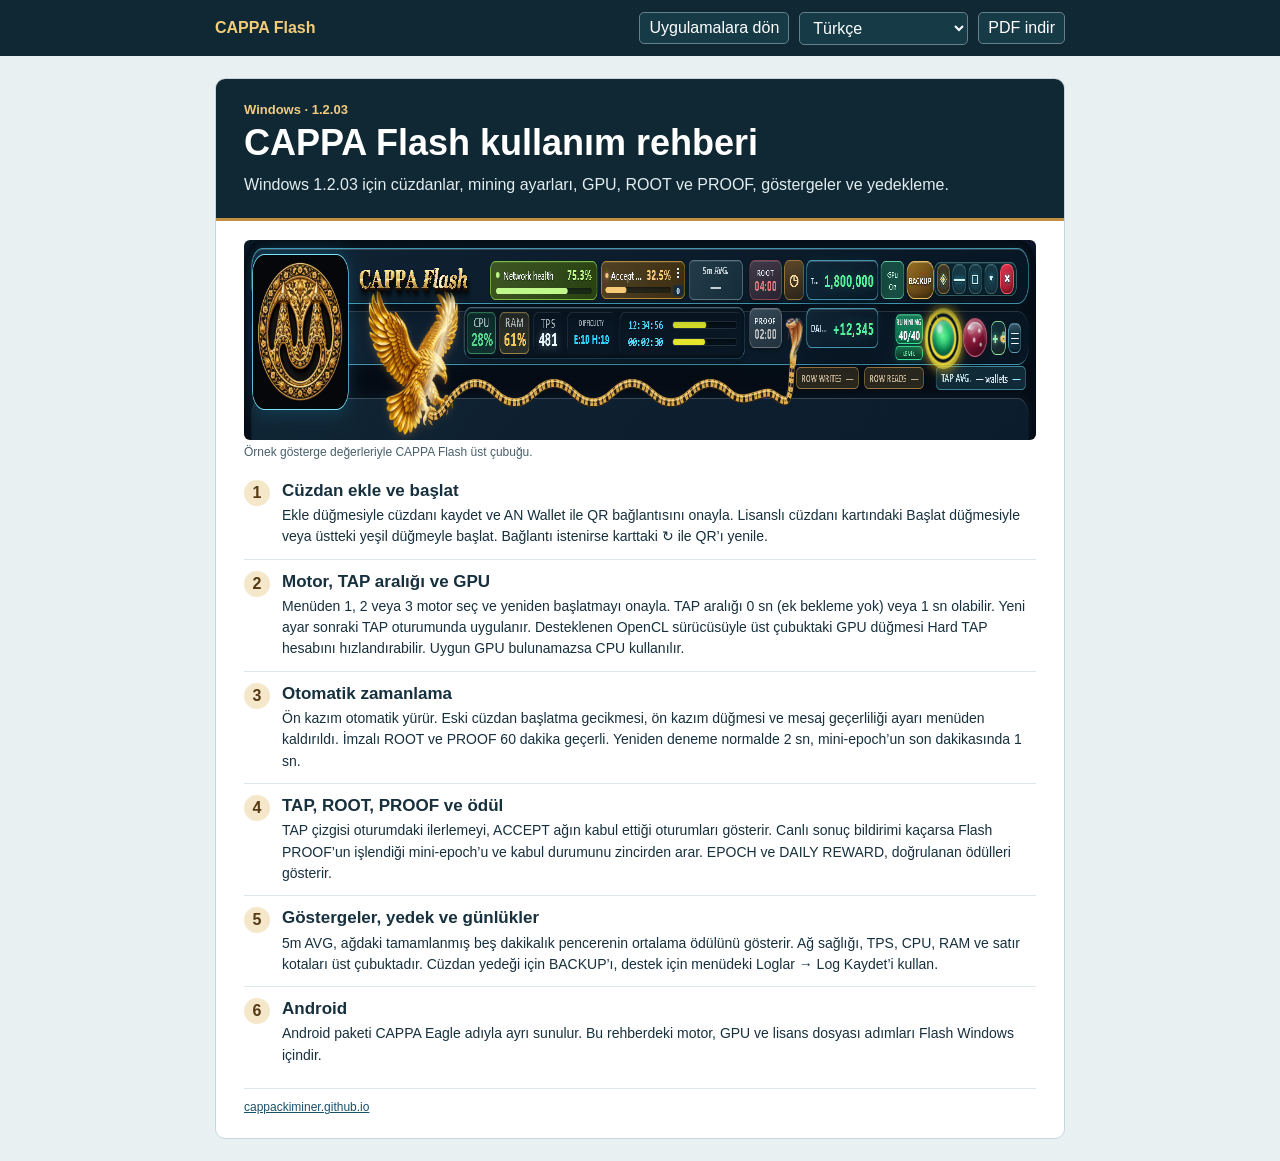
==== help/flash/index.html @ c4bd20e9 "Update CAPPA Flash 1.2.03 website guides" ====
<!doctype html>
<html lang="tr"><head><meta charset="utf-8"><meta name="viewport" content="width=device-width,initial-scale=1"><title>CAPPA Flash kullanım rehberi</title><style>
*{box-sizing:border-box}
:root{font-family:"Segoe UI","Microsoft YaHei",Tahoma,sans-serif;color:#17303d;background:#e9f0f2;color-scheme:light}
body{margin:0}
[hidden]{display:none!important}
nav{color:#fff;background:#102833}
nav>div{width:min(100% - 32px,850px);margin:auto;min-height:56px;display:flex;align-items:center;gap:10px;flex-wrap:wrap;padding:8px 0}
nav b{color:#f3cc78;margin-inline-end:auto}
nav a,nav select{font:inherit;padding:6px 9px;color:#fff;background:#173a47;border:1px solid #64818b;border-radius:5px}
nav a{text-decoration:none}
article{width:min(100% - 28px,850px);margin:22px auto;background:white;border:1px solid #c7d6dd;border-radius:10px;overflow:hidden}
header{padding:23px 28px 20px;background:#102833;color:#fff;border-bottom:3px solid #c39143}
.version{color:#f0cb80;font-size:13px;font-weight:700}
h1{font-size:clamp(24px,5vw,36px);line-height:1.19;margin:5px 0 8px}
header p{color:#e1edf0;margin:0;line-height:1.55}
main>article>div{padding:19px 28px 24px}
ol{padding:0;list-style:none;margin:0}
li{display:grid;grid-template-columns:27px minmax(0,1fr);gap:11px;padding:11px 0;border-bottom:1px solid #dce7eb;break-inside:avoid}
li:last-child{border:none}
.index{display:grid;place-items:center;border-radius:50%;width:26px;height:26px;background:#f4e7ca;color:#573a13;font-weight:700}
h2{margin:0 0 3px;font-size:17px;line-height:1.3}
li p{margin:0;font-size:14px;line-height:1.53;overflow-wrap:anywhere}
figure{margin:0 0 10px;break-inside:avoid}
figure img{display:block;width:100%;border-radius:6px}
figcaption{font-size:12px;color:#48606b;margin-top:5px}
footer{margin:11px 0 0;padding-top:11px;border-top:1px solid #dce7eb;font-size:12px}
footer a{color:#19516b}
@media(max-width:480px){header,main>article>div{padding-inline:16px}nav b{width:100%}}
@page{size:A4;margin:13mm}
@media print{
  :root{background:white;print-color-adjust:exact;-webkit-print-color-adjust:exact}
  nav{display:none}
  article{width:100%;margin:0;border:none;border-radius:0}
  header{padding:15px 19px}
  h1{font-size:27px}
  header p,li p{font-size:12px}
  main>article>div{padding:12px 17px 0}
  li{padding:8px 0}
  h2{font-size:15px}
  footer{margin-top:6px}
}
</style></head><body>
<nav><div><b dir="ltr">CAPPA Flash</b><a id="home" href="../../">Uygulamalara dön</a><select id="language" aria-label="Language"><option value="tr">Türkçe</option><option value="en">English</option><option value="ru">Русский</option><option value="ar">العربية</option><option value="zh">简体中文</option><option value="id">Bahasa Indonesia</option></select><a id="pdf" href="CAPPA-Flash-User-Guide-TR.pdf" download>PDF indir</a></div></nav><main>
<article lang="tr" dir="ltr" id="guide-tr"><header><div class="version" dir="ltr">Windows · 1.2.03</div><h1>CAPPA Flash kullanım rehberi</h1><p>Windows 1.2.03 için cüzdanlar, mining ayarları, GPU, ROOT ve PROOF, göstergeler ve yedekleme.</p></header><div><figure><img width="1280" height="200" src="../../assets/flash-preview-v1200.png" alt="Örnek gösterge değerleriyle CAPPA Flash üst çubuğu."><figcaption>Örnek gösterge değerleriyle CAPPA Flash üst çubuğu.</figcaption></figure><ol><li id="tr-step-1"><bdi class="index">1</bdi><div><h2>Cüzdan ekle ve başlat</h2><p>Ekle düğmesiyle cüzdanı kaydet ve AN Wallet ile QR bağlantısını onayla. Lisanslı cüzdanı kartındaki Başlat düğmesiyle veya üstteki yeşil düğmeyle başlat. Bağlantı istenirse karttaki ↻ ile QR’ı yenile.</p></div></li>
<li id="tr-step-2"><bdi class="index">2</bdi><div><h2>Motor, TAP aralığı ve GPU</h2><p>Menüden 1, 2 veya 3 motor seç ve yeniden başlatmayı onayla. TAP aralığı 0 sn (ek bekleme yok) veya 1 sn olabilir. Yeni ayar sonraki TAP oturumunda uygulanır. Desteklenen OpenCL sürücüsüyle üst çubuktaki GPU düğmesi Hard TAP hesabını hızlandırabilir. Uygun GPU bulunamazsa CPU kullanılır.</p></div></li>
<li id="tr-step-3"><bdi class="index">3</bdi><div><h2>Otomatik zamanlama</h2><p>Ön kazım otomatik yürür. Eski cüzdan başlatma gecikmesi, ön kazım düğmesi ve mesaj geçerliliği ayarı menüden kaldırıldı. İmzalı ROOT ve PROOF 60 dakika geçerli. Yeniden deneme normalde 2 sn, mini-epoch’un son dakikasında 1 sn.</p></div></li>
<li id="tr-step-4"><bdi class="index">4</bdi><div><h2>TAP, ROOT, PROOF ve ödül</h2><p>TAP çizgisi oturumdaki ilerlemeyi, ACCEPT ağın kabul ettiği oturumları gösterir. Canlı sonuç bildirimi kaçarsa Flash PROOF’un işlendiği mini-epoch’u ve kabul durumunu zincirden arar. EPOCH ve DAILY REWARD, doğrulanan ödülleri gösterir.</p></div></li>
<li id="tr-step-5"><bdi class="index">5</bdi><div><h2>Göstergeler, yedek ve günlükler</h2><p>5m AVG, ağdaki tamamlanmış beş dakikalık pencerenin ortalama ödülünü gösterir. Ağ sağlığı, TPS, CPU, RAM ve satır kotaları üst çubuktadır. Cüzdan yedeği için BACKUP’ı, destek için menüdeki Loglar → Log Kaydet’i kullan.</p></div></li>
<li id="tr-step-6"><bdi class="index">6</bdi><div><h2>Android</h2><p>Android paketi CAPPA Eagle adıyla ayrı sunulur. Bu rehberdeki motor, GPU ve lisans dosyası adımları Flash Windows içindir.</p></div></li></ol><footer><a href="https://cappackiminer.github.io/" dir="ltr">cappackiminer.github.io</a></footer></div></article>
<article lang="en" dir="ltr" id="guide-en" hidden><header><div class="version" dir="ltr">Windows · 1.2.03</div><h1>CAPPA Flash user guide</h1><p>Wallet setup, mining settings, GPU, ROOT and PROOF, dashboard indicators, and backup for Windows 1.2.03.</p></header><div><figure><img width="1280" height="200" src="../../assets/flash-preview-v1200.png" alt="CAPPA Flash toolbar with sample indicator values."><figcaption>CAPPA Flash toolbar with sample indicator values.</figcaption></figure><ol><li id="en-step-1"><bdi class="index">1</bdi><div><h2>Add a wallet and start mining</h2><p>Use Add to save a wallet, then approve the QR connection in AN Wallet. Start a licensed wallet from its card or use the green button to start eligible wallets. If a card asks you to reconnect, use its ↻ button to get a new QR.</p></div></li>
<li id="en-step-2"><bdi class="index">2</bdi><div><h2>Engine count, TAP interval, and GPU</h2><p>Select 1, 2, or 3 engines in the menu and confirm the restart. Choose a TAP interval of 0 s (no added wait) or 1 s. This applies to the next TAP session. With a supported OpenCL driver, the GPU button can accelerate Hard TAP computation. Flash uses the CPU when no suitable GPU is available.</p></div></li>
<li id="en-step-3"><bdi class="index">3</bdi><div><h2>Automatic timing</h2><p>Premine runs automatically. The old wallet start delay, Premine toggle, and signed-message lifetime control have been removed. Signed ROOT and PROOF messages are valid for 60 minutes. They retry every 2 s in general and every 1 s in the last minute of the mini-epoch.</p></div></li>
<li id="en-step-4"><bdi class="index">4</bdi><div><h2>TAP, ROOT, PROOF, and rewards</h2><p>The TAP bar shows session progress. ACCEPT shows sessions accepted by the network. If the live result is missed, Flash looks up the PROOF result and the mini-epoch in which it was processed on-chain. EPOCH and DAILY REWARD show verified rewards.</p></div></li>
<li id="en-step-5"><bdi class="index">5</bdi><div><h2>Dashboard, backup, and logs</h2><p>5m AVG shows the network’s average reward for a completed five-minute window. The toolbar shows network health, TPS, CPU, RAM, and row quotas. Use BACKUP to save wallets and Logs → Save log to share diagnostics with support.</p></div></li>
<li id="en-step-6"><bdi class="index">6</bdi><div><h2>Android</h2><p>The separate Android app is named CAPPA Eagle. The engine, GPU, and license-file steps in this guide apply to Flash for Windows.</p></div></li></ol><footer><a href="https://cappackiminer.github.io/" dir="ltr">cappackiminer.github.io</a></footer></div></article>
<article lang="ru" dir="ltr" id="guide-ru" hidden><header><div class="version" dir="ltr">Windows · 1.2.03</div><h1>Руководство пользователя CAPPA Flash</h1><p>Кошельки, настройки майнинга, GPU, ROOT и PROOF, индикаторы и резервное копирование в Windows 1.2.03.</p></header><div><figure><img width="1280" height="200" src="../../assets/flash-preview-v1200.png" alt="Панель CAPPA Flash с демонстрационными показателями."><figcaption>Панель CAPPA Flash с демонстрационными показателями.</figcaption></figure><ol><li id="ru-step-1"><bdi class="index">1</bdi><div><h2>Добавьте кошелёк и запустите майнинг</h2><p>Сохраните кошелёк кнопкой добавления и подтвердите QR-подключение в AN Wallet. Запустите лицензированный кошелёк из его карточки или используйте зелёную кнопку для доступных кошельков. Кнопка ↻ создаёт новый QR для подключения.</p></div></li>
<li id="ru-step-2"><bdi class="index">2</bdi><div><h2>Движки, интервал TAP и GPU</h2><p>Выберите в меню 1, 2 или 3 движка и подтвердите перезапуск. Интервал TAP 0 с убирает дополнительную паузу, также доступна 1 с. Настройка действует со следующего сеанса. При наличии подходящего драйвера OpenCL кнопка GPU ускоряет расчёт Hard TAP. При отсутствии подходящего GPU используется CPU.</p></div></li>
<li id="ru-step-3"><bdi class="index">3</bdi><div><h2>Автоматическое расписание</h2><p>Предварительный расчёт выполняется автоматически. Задержка запуска кошельков, выключатель предварительного расчёта и настройка срока сообщения удалены. Подписанные ROOT и PROOF действуют 60 минут. Интервал повторов составляет 2 с и сокращается до 1 с в последнюю минуту мини-эпохи.</p></div></li>
<li id="ru-step-4"><bdi class="index">4</bdi><div><h2>TAP, ROOT, PROOF и награды</h2><p>Полоса TAP показывает ход сеанса, ACCEPT отражает принятые сетью сеансы. При пропуске уведомления Flash ищет в цепочке результат PROOF и мини-эпоху его обработки. EPOCH и DAILY REWARD показывают подтверждённые награды.</p></div></li>
<li id="ru-step-5"><bdi class="index">5</bdi><div><h2>Показатели, резервная копия и журналы</h2><p>5m AVG показывает среднюю награду сети за завершённый пятиминутный период. На панели есть состояние сети, TPS, загрузка CPU и RAM, лимиты строк. Сохраните кошельки через BACKUP. Для поддержки сохраните журнал из меню.</p></div></li>
<li id="ru-step-6"><bdi class="index">6</bdi><div><h2>Android</h2><p>Отдельное приложение Android называется CAPPA Eagle. Настройки движков, GPU и импорт файла описаны для Flash на Windows.</p></div></li></ol><footer><a href="https://cappackiminer.github.io/" dir="ltr">cappackiminer.github.io</a></footer></div></article>
<article lang="ar" dir="rtl" id="guide-ar" hidden><header><div class="version" dir="ltr">Windows · 1.2.03</div><h1>دليل استخدام CAPPA Flash</h1><p>إعداد المحافظ والتعدين وGPU وROOT وPROOF والمؤشرات والنسخ الاحتياطي على Windows 1.2.03.</p></header><div><figure><img width="1280" height="200" src="../../assets/flash-preview-v1200.png" alt="شريط CAPPA Flash مع قيم توضيحية للمؤشرات."><figcaption>شريط CAPPA Flash مع قيم توضيحية للمؤشرات.</figcaption></figure><ol><li id="ar-step-1"><bdi class="index">1</bdi><div><h2>أضف محفظة وابدأ التعدين</h2><p>احفظ المحفظة بزر الإضافة، ثم وافق على اتصال QR في AN Wallet. شغّل المحفظة المرخصة من بطاقتها، أو شغّل المحافظ المؤهلة بالزر الأخضر. استخدم ↻ لإنشاء رمز QR جديد عند طلب إعادة الاتصال.</p></div></li>
<li id="ar-step-2"><bdi class="index">2</bdi><div><h2>المحركات والفاصل بين TAP وGPU</h2><p>اختر 1 أو 2 أو 3 محركات من القائمة وأكّد إعادة التشغيل. اختر 0 ثانية دون انتظار إضافي أو ثانية واحدة بين عمليات TAP. يطبّق الإعداد في الجلسة التالية. يسرّع زر GPU حساب Hard TAP باستخدام برنامج تشغيل OpenCL مدعوم. عند عدم توفر GPU مناسب يتولى CPU الحساب.</p></div></li>
<li id="ar-step-3"><bdi class="index">3</bdi><div><h2>التوقيت التلقائي</h2><p>يعمل الحساب المسبق تلقائيًا. أزيل تأخير بدء المحافظ وزر الحساب المسبق وإعداد صلاحية الرسالة. صلاحية رسائل ROOT وPROOF الموقّعة 60 دقيقة. تتكرر المحاولة كل ثانيتين وعند الدقيقة الأخيرة من الحقبة المصغرة كل ثانية.</p></div></li>
<li id="ar-step-4"><bdi class="index">4</bdi><div><h2>TAP وROOT وPROOF والمكافآت</h2><p>يعرض شريط TAP تقدم الجلسة ويعرض ACCEPT الجلسات المقبولة في الشبكة. عند فقد إشعار النتيجة المباشر يبحث Flash في السلسلة عن نتيجة PROOF والحقبة المصغرة التي عولج فيها. يعرض EPOCH وDAILY REWARD المكافآت المؤكدة.</p></div></li>
<li id="ar-step-5"><bdi class="index">5</bdi><div><h2>المؤشرات والنسخ الاحتياطي والسجلات</h2><p>يعرض 5m AVG متوسط مكافأة الشبكة لفترة مكتملة من خمس دقائق. يتضمن الشريط صحة الشبكة وTPS وحمل CPU وRAM وحصص الصفوف. احفظ المحافظ عبر BACKUP واحفظ السجل من القائمة عند طلب الدعم.</p></div></li>
<li id="ar-step-6"><bdi class="index">6</bdi><div><h2>Android</h2><p>يتوفر تطبيق Android منفصل باسم CAPPA Eagle. خطوات المحركات وGPU وملف الترخيص هنا تخص Flash على Windows.</p></div></li></ol><footer><a href="https://cappackiminer.github.io/" dir="ltr">cappackiminer.github.io</a></footer></div></article>
<article lang="zh" dir="ltr" id="guide-zh" hidden><header><div class="version" dir="ltr">Windows · 1.2.03</div><h1>CAPPA Flash 用户指南</h1><p>Windows 1.2.03 的钱包、挖矿设置、GPU、ROOT、PROOF、状态指标与备份指南。</p></header><div><figure><img width="1280" height="200" src="../../assets/flash-preview-v1200.png" alt="CAPPA Flash 工具栏，图中数值为示例。"><figcaption>CAPPA Flash 工具栏，图中数值为示例。</figcaption></figure><ol><li id="zh-step-1"><bdi class="index">1</bdi><div><h2>添加钱包并开始挖矿</h2><p>使用添加按钮保存钱包，在 AN Wallet 中确认二维码连接。点击钱包卡片的开始按钮启动已授权钱包，或使用绿色按钮启动符合条件的钱包。需要重新连接时点击 ↻ 获取新二维码。</p></div></li>
<li id="zh-step-2"><bdi class="index">2</bdi><div><h2>引擎、TAP 间隔和 GPU</h2><p>在菜单中选择 1、2 或 3 个引擎，然后确认重启。TAP 间隔可设为 0 秒（无额外等待）或 1 秒，下次 TAP 会话生效。使用受支持的 OpenCL 驱动时，GPU 按钮可加快 Hard TAP 计算。没有适用 GPU 时使用 CPU。</p></div></li>
<li id="zh-step-3"><bdi class="index">3</bdi><div><h2>自动计时</h2><p>预挖自动运行。旧版钱包启动延迟、预挖开关和签名消息有效期设置已移除。签名后的 ROOT 和 PROOF 有效期为 60 分钟，通常每 2 秒重试一次，迷你纪元最后一分钟改为每秒一次。</p></div></li>
<li id="zh-step-4"><bdi class="index">4</bdi><div><h2>TAP、ROOT、PROOF 和奖励</h2><p>TAP 进度条显示会话进度，ACCEPT 显示网络已接受的会话。实时结果通知丢失时，Flash 会在链上查询 PROOF 是否被接受及其处理所在的迷你纪元。EPOCH 和 DAILY REWARD 显示已验证的奖励。</p></div></li>
<li id="zh-step-5"><bdi class="index">5</bdi><div><h2>仪表、备份和日志</h2><p>5m AVG 显示网络已结束的五分钟窗口的平均奖励。工具栏显示网络健康、TPS、CPU、RAM 和行配额。使用 BACKUP 保存钱包，需要支持时可从菜单保存诊断日志。</p></div></li>
<li id="zh-step-6"><bdi class="index">6</bdi><div><h2>Android</h2><p>独立的 Android 应用仍以 CAPPA Eagle 提供。本指南的引擎、GPU 和许可文件步骤适用于 Windows 版 Flash。</p></div></li></ol><footer><a href="https://cappackiminer.github.io/" dir="ltr">cappackiminer.github.io</a></footer></div></article>
<article lang="id" dir="ltr" id="guide-id" hidden><header><div class="version" dir="ltr">Windows · 1.2.03</div><h1>Panduan pengguna CAPPA Flash</h1><p>Dompet, pengaturan mining, GPU, ROOT dan PROOF, indikator, serta pencadangan untuk Windows 1.2.03.</p></header><div><figure><img width="1280" height="200" src="../../assets/flash-preview-v1200.png" alt="Bilah CAPPA Flash dengan contoh nilai indikator."><figcaption>Bilah CAPPA Flash dengan contoh nilai indikator.</figcaption></figure><ol><li id="id-step-1"><bdi class="index">1</bdi><div><h2>Tambahkan dompet dan mulai mining</h2><p>Simpan dompet dengan tombol tambah, lalu setujui koneksi QR di AN Wallet. Jalankan dompet berlisensi dari kartunya atau gunakan tombol hijau untuk dompet yang memenuhi syarat. Gunakan ↻ untuk QR baru jika diminta menyambungkan ulang.</p></div></li>
<li id="id-step-2"><bdi class="index">2</bdi><div><h2>Mesin, interval TAP, dan GPU</h2><p>Pilih 1, 2, atau 3 mesin dari menu dan konfirmasikan mulai ulang. Interval TAP 0 detik berarti tanpa jeda tambahan, dan tersedia pilihan 1 detik. Pengaturan berlaku pada sesi TAP berikutnya. Tombol GPU dapat mempercepat Hard TAP dengan driver OpenCL yang didukung. CPU dipakai jika GPU yang sesuai tidak tersedia.</p></div></li>
<li id="id-step-3"><bdi class="index">3</bdi><div><h2>Waktu otomatis</h2><p>Premine berjalan otomatis. Jeda awal dompet, sakelar Premine, dan pengaturan masa berlaku pesan telah dihapus. Pesan ROOT dan PROOF bertanda tangan berlaku 60 menit. Percobaan ulang biasanya setiap 2 detik dan setiap 1 detik pada menit terakhir mini-epoch.</p></div></li>
<li id="id-step-4"><bdi class="index">4</bdi><div><h2>TAP, ROOT, PROOF, dan hadiah</h2><p>Bilah TAP menunjukkan kemajuan sesi. ACCEPT menunjukkan sesi yang diterima jaringan. Jika pemberitahuan langsung terlewat, Flash mencari hasil PROOF dan mini-epoch pemrosesannya di rantai. EPOCH dan DAILY REWARD menunjukkan hadiah yang sudah diverifikasi.</p></div></li>
<li id="id-step-5"><bdi class="index">5</bdi><div><h2>Indikator, cadangan, dan log</h2><p>5m AVG menunjukkan rata-rata hadiah jaringan untuk jendela lima menit yang telah selesai. Bilah status menampilkan kesehatan jaringan, TPS, CPU, RAM, dan kuota baris. Simpan cadangan dompet lewat BACKUP dan simpan log dari menu untuk dukungan.</p></div></li>
<li id="id-step-6"><bdi class="index">6</bdi><div><h2>Android</h2><p>Aplikasi Android terpisah bernama CAPPA Eagle. Langkah mesin, GPU, dan berkas lisensi di panduan ini berlaku untuk Flash Windows.</p></div></li></ol><footer><a href="https://cappackiminer.github.io/" dir="ltr">cappackiminer.github.io</a></footer></div></article></main><script>
const options={"tr":{"file":"CAPPA-Flash-User-Guide-TR.pdf","back":"Uygulamalara dön","download":"PDF indir"},"en":{"file":"CAPPA-Flash-User-Guide-EN.pdf","back":"Back to apps","download":"Download PDF"},"ru":{"file":"CAPPA-Flash-User-Guide-RU.pdf","back":"К приложениям","download":"Скачать PDF"},"ar":{"file":"CAPPA-Flash-User-Guide-AR.pdf","back":"العودة إلى التطبيقات","download":"تنزيل PDF"},"zh":{"file":"CAPPA-Flash-User-Guide-ZH.pdf","back":"返回应用","download":"下载 PDF"},"id":{"file":"CAPPA-Flash-User-Guide-ID.pdf","back":"Kembali ke aplikasi","download":"Unduh PDF"}};

    const picker = document.getElementById("language");
    function selectLanguage(){
      const [requested, step] = location.hash.slice(1).split("/");
      const lang = Object.hasOwn(options, requested) ? requested : "tr";
      document.documentElement.lang = lang;
      document.documentElement.dir = lang === "ar" ? "rtl" : "ltr";
      document.querySelectorAll("article").forEach(guide => { guide.hidden = guide.lang !== lang; });
      picker.value = lang;
      const guide = document.getElementById("guide-" + lang);
      document.title = guide.querySelector("h1").textContent;
      const pdf = document.getElementById("pdf");
      pdf.href = options[lang].file;
      pdf.textContent = options[lang].download;
      document.getElementById("home").textContent = options[lang].back;
      if (/^[1-6]$/.test(step)) document.getElementById(lang + "-step-" + step).scrollIntoView();
    }
    picker.addEventListener("change", () => { location.hash = picker.value; window.scrollTo(0, 0); });
    window.addEventListener("hashchange", selectLanguage);
    selectLanguage();
    </script></body></html>
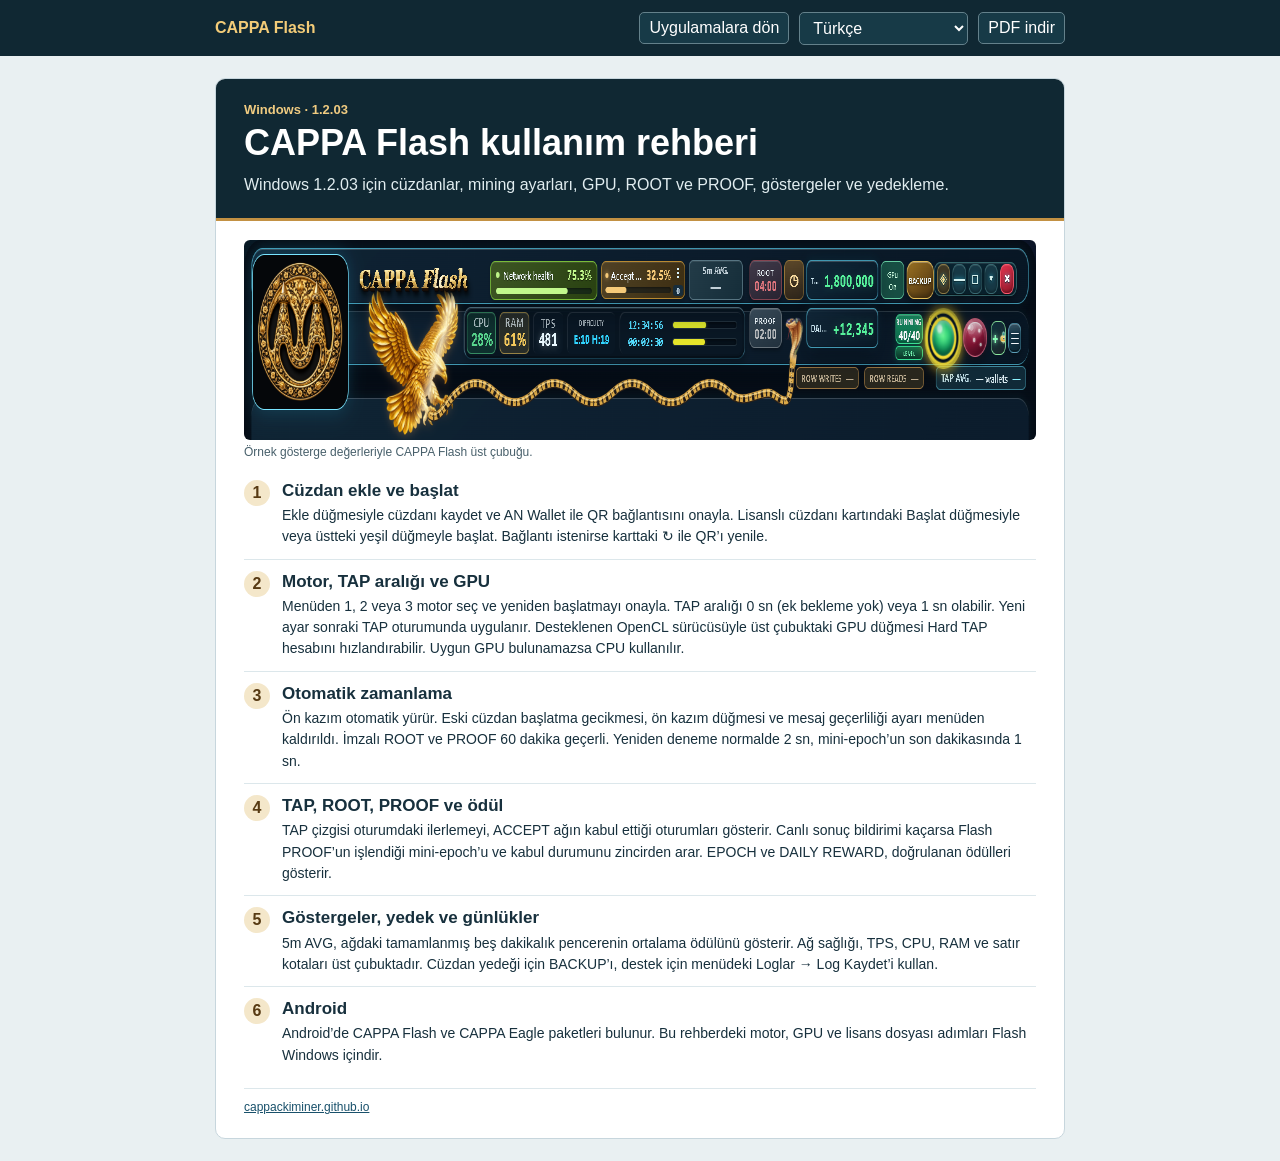
==== commit 2394c5f3: "Add CAPPA Flash Android alongside CAPPA Eagle" ====
--- a/help/flash/index.html
+++ b/help/flash/index.html
@@ -47,37 +47,37 @@
 <li id="tr-step-3"><bdi class="index">3</bdi><div><h2>Otomatik zamanlama</h2><p>Ön kazım otomatik yürür. Eski cüzdan başlatma gecikmesi, ön kazım düğmesi ve mesaj geçerliliği ayarı menüden kaldırıldı. İmzalı ROOT ve PROOF 60 dakika geçerli. Yeniden deneme normalde 2 sn, mini-epoch’un son dakikasında 1 sn.</p></div></li>
 <li id="tr-step-4"><bdi class="index">4</bdi><div><h2>TAP, ROOT, PROOF ve ödül</h2><p>TAP çizgisi oturumdaki ilerlemeyi, ACCEPT ağın kabul ettiği oturumları gösterir. Canlı sonuç bildirimi kaçarsa Flash PROOF’un işlendiği mini-epoch’u ve kabul durumunu zincirden arar. EPOCH ve DAILY REWARD, doğrulanan ödülleri gösterir.</p></div></li>
 <li id="tr-step-5"><bdi class="index">5</bdi><div><h2>Göstergeler, yedek ve günlükler</h2><p>5m AVG, ağdaki tamamlanmış beş dakikalık pencerenin ortalama ödülünü gösterir. Ağ sağlığı, TPS, CPU, RAM ve satır kotaları üst çubuktadır. Cüzdan yedeği için BACKUP’ı, destek için menüdeki Loglar → Log Kaydet’i kullan.</p></div></li>
-<li id="tr-step-6"><bdi class="index">6</bdi><div><h2>Android</h2><p>Android paketi CAPPA Eagle adıyla ayrı sunulur. Bu rehberdeki motor, GPU ve lisans dosyası adımları Flash Windows içindir.</p></div></li></ol><footer><a href="https://cappackiminer.github.io/" dir="ltr">cappackiminer.github.io</a></footer></div></article>
+<li id="tr-step-6"><bdi class="index">6</bdi><div><h2>Android</h2><p>Android’de CAPPA Flash ve CAPPA Eagle paketleri bulunur. Bu rehberdeki motor, GPU ve lisans dosyası adımları Flash Windows içindir.</p></div></li></ol><footer><a href="https://cappackiminer.github.io/" dir="ltr">cappackiminer.github.io</a></footer></div></article>
 <article lang="en" dir="ltr" id="guide-en" hidden><header><div class="version" dir="ltr">Windows · 1.2.03</div><h1>CAPPA Flash user guide</h1><p>Wallet setup, mining settings, GPU, ROOT and PROOF, dashboard indicators, and backup for Windows 1.2.03.</p></header><div><figure><img width="1280" height="200" src="../../assets/flash-preview-v1200.png" alt="CAPPA Flash toolbar with sample indicator values."><figcaption>CAPPA Flash toolbar with sample indicator values.</figcaption></figure><ol><li id="en-step-1"><bdi class="index">1</bdi><div><h2>Add a wallet and start mining</h2><p>Use Add to save a wallet, then approve the QR connection in AN Wallet. Start a licensed wallet from its card or use the green button to start eligible wallets. If a card asks you to reconnect, use its ↻ button to get a new QR.</p></div></li>
 <li id="en-step-2"><bdi class="index">2</bdi><div><h2>Engine count, TAP interval, and GPU</h2><p>Select 1, 2, or 3 engines in the menu and confirm the restart. Choose a TAP interval of 0 s (no added wait) or 1 s. This applies to the next TAP session. With a supported OpenCL driver, the GPU button can accelerate Hard TAP computation. Flash uses the CPU when no suitable GPU is available.</p></div></li>
 <li id="en-step-3"><bdi class="index">3</bdi><div><h2>Automatic timing</h2><p>Premine runs automatically. The old wallet start delay, Premine toggle, and signed-message lifetime control have been removed. Signed ROOT and PROOF messages are valid for 60 minutes. They retry every 2 s in general and every 1 s in the last minute of the mini-epoch.</p></div></li>
 <li id="en-step-4"><bdi class="index">4</bdi><div><h2>TAP, ROOT, PROOF, and rewards</h2><p>The TAP bar shows session progress. ACCEPT shows sessions accepted by the network. If the live result is missed, Flash looks up the PROOF result and the mini-epoch in which it was processed on-chain. EPOCH and DAILY REWARD show verified rewards.</p></div></li>
 <li id="en-step-5"><bdi class="index">5</bdi><div><h2>Dashboard, backup, and logs</h2><p>5m AVG shows the network’s average reward for a completed five-minute window. The toolbar shows network health, TPS, CPU, RAM, and row quotas. Use BACKUP to save wallets and Logs → Save log to share diagnostics with support.</p></div></li>
-<li id="en-step-6"><bdi class="index">6</bdi><div><h2>Android</h2><p>The separate Android app is named CAPPA Eagle. The engine, GPU, and license-file steps in this guide apply to Flash for Windows.</p></div></li></ol><footer><a href="https://cappackiminer.github.io/" dir="ltr">cappackiminer.github.io</a></footer></div></article>
+<li id="en-step-6"><bdi class="index">6</bdi><div><h2>Android</h2><p>CAPPA Flash and CAPPA Eagle are available on Android. The engine, GPU, and license-file steps in this guide apply to Flash for Windows.</p></div></li></ol><footer><a href="https://cappackiminer.github.io/" dir="ltr">cappackiminer.github.io</a></footer></div></article>
 <article lang="ru" dir="ltr" id="guide-ru" hidden><header><div class="version" dir="ltr">Windows · 1.2.03</div><h1>Руководство пользователя CAPPA Flash</h1><p>Кошельки, настройки майнинга, GPU, ROOT и PROOF, индикаторы и резервное копирование в Windows 1.2.03.</p></header><div><figure><img width="1280" height="200" src="../../assets/flash-preview-v1200.png" alt="Панель CAPPA Flash с демонстрационными показателями."><figcaption>Панель CAPPA Flash с демонстрационными показателями.</figcaption></figure><ol><li id="ru-step-1"><bdi class="index">1</bdi><div><h2>Добавьте кошелёк и запустите майнинг</h2><p>Сохраните кошелёк кнопкой добавления и подтвердите QR-подключение в AN Wallet. Запустите лицензированный кошелёк из его карточки или используйте зелёную кнопку для доступных кошельков. Кнопка ↻ создаёт новый QR для подключения.</p></div></li>
 <li id="ru-step-2"><bdi class="index">2</bdi><div><h2>Движки, интервал TAP и GPU</h2><p>Выберите в меню 1, 2 или 3 движка и подтвердите перезапуск. Интервал TAP 0 с убирает дополнительную паузу, также доступна 1 с. Настройка действует со следующего сеанса. При наличии подходящего драйвера OpenCL кнопка GPU ускоряет расчёт Hard TAP. При отсутствии подходящего GPU используется CPU.</p></div></li>
 <li id="ru-step-3"><bdi class="index">3</bdi><div><h2>Автоматическое расписание</h2><p>Предварительный расчёт выполняется автоматически. Задержка запуска кошельков, выключатель предварительного расчёта и настройка срока сообщения удалены. Подписанные ROOT и PROOF действуют 60 минут. Интервал повторов составляет 2 с и сокращается до 1 с в последнюю минуту мини-эпохи.</p></div></li>
 <li id="ru-step-4"><bdi class="index">4</bdi><div><h2>TAP, ROOT, PROOF и награды</h2><p>Полоса TAP показывает ход сеанса, ACCEPT отражает принятые сетью сеансы. При пропуске уведомления Flash ищет в цепочке результат PROOF и мини-эпоху его обработки. EPOCH и DAILY REWARD показывают подтверждённые награды.</p></div></li>
 <li id="ru-step-5"><bdi class="index">5</bdi><div><h2>Показатели, резервная копия и журналы</h2><p>5m AVG показывает среднюю награду сети за завершённый пятиминутный период. На панели есть состояние сети, TPS, загрузка CPU и RAM, лимиты строк. Сохраните кошельки через BACKUP. Для поддержки сохраните журнал из меню.</p></div></li>
-<li id="ru-step-6"><bdi class="index">6</bdi><div><h2>Android</h2><p>Отдельное приложение Android называется CAPPA Eagle. Настройки движков, GPU и импорт файла описаны для Flash на Windows.</p></div></li></ol><footer><a href="https://cappackiminer.github.io/" dir="ltr">cappackiminer.github.io</a></footer></div></article>
+<li id="ru-step-6"><bdi class="index">6</bdi><div><h2>Android</h2><p>Для Android доступны CAPPA Flash и CAPPA Eagle. Настройки движков, GPU и импорт файла описаны для Flash на Windows.</p></div></li></ol><footer><a href="https://cappackiminer.github.io/" dir="ltr">cappackiminer.github.io</a></footer></div></article>
 <article lang="ar" dir="rtl" id="guide-ar" hidden><header><div class="version" dir="ltr">Windows · 1.2.03</div><h1>دليل استخدام CAPPA Flash</h1><p>إعداد المحافظ والتعدين وGPU وROOT وPROOF والمؤشرات والنسخ الاحتياطي على Windows 1.2.03.</p></header><div><figure><img width="1280" height="200" src="../../assets/flash-preview-v1200.png" alt="شريط CAPPA Flash مع قيم توضيحية للمؤشرات."><figcaption>شريط CAPPA Flash مع قيم توضيحية للمؤشرات.</figcaption></figure><ol><li id="ar-step-1"><bdi class="index">1</bdi><div><h2>أضف محفظة وابدأ التعدين</h2><p>احفظ المحفظة بزر الإضافة، ثم وافق على اتصال QR في AN Wallet. شغّل المحفظة المرخصة من بطاقتها، أو شغّل المحافظ المؤهلة بالزر الأخضر. استخدم ↻ لإنشاء رمز QR جديد عند طلب إعادة الاتصال.</p></div></li>
 <li id="ar-step-2"><bdi class="index">2</bdi><div><h2>المحركات والفاصل بين TAP وGPU</h2><p>اختر 1 أو 2 أو 3 محركات من القائمة وأكّد إعادة التشغيل. اختر 0 ثانية دون انتظار إضافي أو ثانية واحدة بين عمليات TAP. يطبّق الإعداد في الجلسة التالية. يسرّع زر GPU حساب Hard TAP باستخدام برنامج تشغيل OpenCL مدعوم. عند عدم توفر GPU مناسب يتولى CPU الحساب.</p></div></li>
 <li id="ar-step-3"><bdi class="index">3</bdi><div><h2>التوقيت التلقائي</h2><p>يعمل الحساب المسبق تلقائيًا. أزيل تأخير بدء المحافظ وزر الحساب المسبق وإعداد صلاحية الرسالة. صلاحية رسائل ROOT وPROOF الموقّعة 60 دقيقة. تتكرر المحاولة كل ثانيتين وعند الدقيقة الأخيرة من الحقبة المصغرة كل ثانية.</p></div></li>
 <li id="ar-step-4"><bdi class="index">4</bdi><div><h2>TAP وROOT وPROOF والمكافآت</h2><p>يعرض شريط TAP تقدم الجلسة ويعرض ACCEPT الجلسات المقبولة في الشبكة. عند فقد إشعار النتيجة المباشر يبحث Flash في السلسلة عن نتيجة PROOF والحقبة المصغرة التي عولج فيها. يعرض EPOCH وDAILY REWARD المكافآت المؤكدة.</p></div></li>
 <li id="ar-step-5"><bdi class="index">5</bdi><div><h2>المؤشرات والنسخ الاحتياطي والسجلات</h2><p>يعرض 5m AVG متوسط مكافأة الشبكة لفترة مكتملة من خمس دقائق. يتضمن الشريط صحة الشبكة وTPS وحمل CPU وRAM وحصص الصفوف. احفظ المحافظ عبر BACKUP واحفظ السجل من القائمة عند طلب الدعم.</p></div></li>
-<li id="ar-step-6"><bdi class="index">6</bdi><div><h2>Android</h2><p>يتوفر تطبيق Android منفصل باسم CAPPA Eagle. خطوات المحركات وGPU وملف الترخيص هنا تخص Flash على Windows.</p></div></li></ol><footer><a href="https://cappackiminer.github.io/" dir="ltr">cappackiminer.github.io</a></footer></div></article>
+<li id="ar-step-6"><bdi class="index">6</bdi><div><h2>Android</h2><p>يتوفر CAPPA Flash وCAPPA Eagle على Android. خطوات المحركات وGPU وملف الترخيص هنا تخص Flash على Windows.</p></div></li></ol><footer><a href="https://cappackiminer.github.io/" dir="ltr">cappackiminer.github.io</a></footer></div></article>
 <article lang="zh" dir="ltr" id="guide-zh" hidden><header><div class="version" dir="ltr">Windows · 1.2.03</div><h1>CAPPA Flash 用户指南</h1><p>Windows 1.2.03 的钱包、挖矿设置、GPU、ROOT、PROOF、状态指标与备份指南。</p></header><div><figure><img width="1280" height="200" src="../../assets/flash-preview-v1200.png" alt="CAPPA Flash 工具栏，图中数值为示例。"><figcaption>CAPPA Flash 工具栏，图中数值为示例。</figcaption></figure><ol><li id="zh-step-1"><bdi class="index">1</bdi><div><h2>添加钱包并开始挖矿</h2><p>使用添加按钮保存钱包，在 AN Wallet 中确认二维码连接。点击钱包卡片的开始按钮启动已授权钱包，或使用绿色按钮启动符合条件的钱包。需要重新连接时点击 ↻ 获取新二维码。</p></div></li>
 <li id="zh-step-2"><bdi class="index">2</bdi><div><h2>引擎、TAP 间隔和 GPU</h2><p>在菜单中选择 1、2 或 3 个引擎，然后确认重启。TAP 间隔可设为 0 秒（无额外等待）或 1 秒，下次 TAP 会话生效。使用受支持的 OpenCL 驱动时，GPU 按钮可加快 Hard TAP 计算。没有适用 GPU 时使用 CPU。</p></div></li>
 <li id="zh-step-3"><bdi class="index">3</bdi><div><h2>自动计时</h2><p>预挖自动运行。旧版钱包启动延迟、预挖开关和签名消息有效期设置已移除。签名后的 ROOT 和 PROOF 有效期为 60 分钟，通常每 2 秒重试一次，迷你纪元最后一分钟改为每秒一次。</p></div></li>
 <li id="zh-step-4"><bdi class="index">4</bdi><div><h2>TAP、ROOT、PROOF 和奖励</h2><p>TAP 进度条显示会话进度，ACCEPT 显示网络已接受的会话。实时结果通知丢失时，Flash 会在链上查询 PROOF 是否被接受及其处理所在的迷你纪元。EPOCH 和 DAILY REWARD 显示已验证的奖励。</p></div></li>
 <li id="zh-step-5"><bdi class="index">5</bdi><div><h2>仪表、备份和日志</h2><p>5m AVG 显示网络已结束的五分钟窗口的平均奖励。工具栏显示网络健康、TPS、CPU、RAM 和行配额。使用 BACKUP 保存钱包，需要支持时可从菜单保存诊断日志。</p></div></li>
-<li id="zh-step-6"><bdi class="index">6</bdi><div><h2>Android</h2><p>独立的 Android 应用仍以 CAPPA Eagle 提供。本指南的引擎、GPU 和许可文件步骤适用于 Windows 版 Flash。</p></div></li></ol><footer><a href="https://cappackiminer.github.io/" dir="ltr">cappackiminer.github.io</a></footer></div></article>
+<li id="zh-step-6"><bdi class="index">6</bdi><div><h2>Android</h2><p>Android 提供 CAPPA Flash 和 CAPPA Eagle。本指南的引擎、GPU 和许可文件步骤适用于 Windows 版 Flash。</p></div></li></ol><footer><a href="https://cappackiminer.github.io/" dir="ltr">cappackiminer.github.io</a></footer></div></article>
 <article lang="id" dir="ltr" id="guide-id" hidden><header><div class="version" dir="ltr">Windows · 1.2.03</div><h1>Panduan pengguna CAPPA Flash</h1><p>Dompet, pengaturan mining, GPU, ROOT dan PROOF, indikator, serta pencadangan untuk Windows 1.2.03.</p></header><div><figure><img width="1280" height="200" src="../../assets/flash-preview-v1200.png" alt="Bilah CAPPA Flash dengan contoh nilai indikator."><figcaption>Bilah CAPPA Flash dengan contoh nilai indikator.</figcaption></figure><ol><li id="id-step-1"><bdi class="index">1</bdi><div><h2>Tambahkan dompet dan mulai mining</h2><p>Simpan dompet dengan tombol tambah, lalu setujui koneksi QR di AN Wallet. Jalankan dompet berlisensi dari kartunya atau gunakan tombol hijau untuk dompet yang memenuhi syarat. Gunakan ↻ untuk QR baru jika diminta menyambungkan ulang.</p></div></li>
 <li id="id-step-2"><bdi class="index">2</bdi><div><h2>Mesin, interval TAP, dan GPU</h2><p>Pilih 1, 2, atau 3 mesin dari menu dan konfirmasikan mulai ulang. Interval TAP 0 detik berarti tanpa jeda tambahan, dan tersedia pilihan 1 detik. Pengaturan berlaku pada sesi TAP berikutnya. Tombol GPU dapat mempercepat Hard TAP dengan driver OpenCL yang didukung. CPU dipakai jika GPU yang sesuai tidak tersedia.</p></div></li>
 <li id="id-step-3"><bdi class="index">3</bdi><div><h2>Waktu otomatis</h2><p>Premine berjalan otomatis. Jeda awal dompet, sakelar Premine, dan pengaturan masa berlaku pesan telah dihapus. Pesan ROOT dan PROOF bertanda tangan berlaku 60 menit. Percobaan ulang biasanya setiap 2 detik dan setiap 1 detik pada menit terakhir mini-epoch.</p></div></li>
 <li id="id-step-4"><bdi class="index">4</bdi><div><h2>TAP, ROOT, PROOF, dan hadiah</h2><p>Bilah TAP menunjukkan kemajuan sesi. ACCEPT menunjukkan sesi yang diterima jaringan. Jika pemberitahuan langsung terlewat, Flash mencari hasil PROOF dan mini-epoch pemrosesannya di rantai. EPOCH dan DAILY REWARD menunjukkan hadiah yang sudah diverifikasi.</p></div></li>
 <li id="id-step-5"><bdi class="index">5</bdi><div><h2>Indikator, cadangan, dan log</h2><p>5m AVG menunjukkan rata-rata hadiah jaringan untuk jendela lima menit yang telah selesai. Bilah status menampilkan kesehatan jaringan, TPS, CPU, RAM, dan kuota baris. Simpan cadangan dompet lewat BACKUP dan simpan log dari menu untuk dukungan.</p></div></li>
-<li id="id-step-6"><bdi class="index">6</bdi><div><h2>Android</h2><p>Aplikasi Android terpisah bernama CAPPA Eagle. Langkah mesin, GPU, dan berkas lisensi di panduan ini berlaku untuk Flash Windows.</p></div></li></ol><footer><a href="https://cappackiminer.github.io/" dir="ltr">cappackiminer.github.io</a></footer></div></article></main><script>
+<li id="id-step-6"><bdi class="index">6</bdi><div><h2>Android</h2><p>CAPPA Flash dan CAPPA Eagle tersedia di Android. Langkah mesin, GPU, dan berkas lisensi di panduan ini berlaku untuk Flash Windows.</p></div></li></ol><footer><a href="https://cappackiminer.github.io/" dir="ltr">cappackiminer.github.io</a></footer></div></article></main><script>
 const options={"tr":{"file":"CAPPA-Flash-User-Guide-TR.pdf","back":"Uygulamalara dön","download":"PDF indir"},"en":{"file":"CAPPA-Flash-User-Guide-EN.pdf","back":"Back to apps","download":"Download PDF"},"ru":{"file":"CAPPA-Flash-User-Guide-RU.pdf","back":"К приложениям","download":"Скачать PDF"},"ar":{"file":"CAPPA-Flash-User-Guide-AR.pdf","back":"العودة إلى التطبيقات","download":"تنزيل PDF"},"zh":{"file":"CAPPA-Flash-User-Guide-ZH.pdf","back":"返回应用","download":"下载 PDF"},"id":{"file":"CAPPA-Flash-User-Guide-ID.pdf","back":"Kembali ke aplikasi","download":"Unduh PDF"}};
 
     const picker = document.getElementById("language");
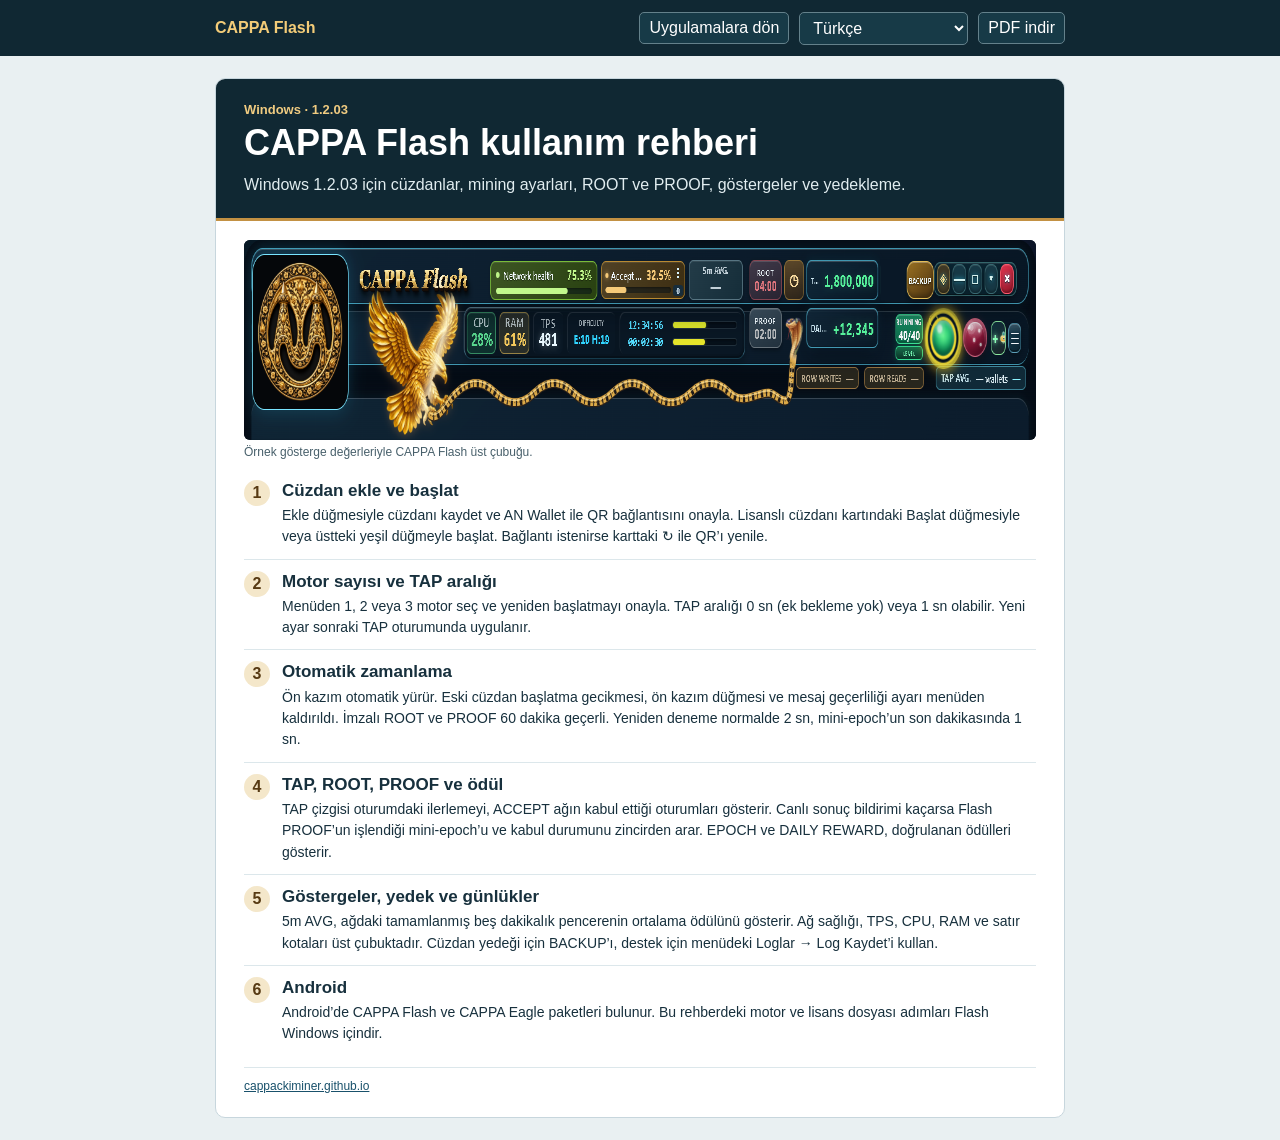
==== commit 55c4e4f5: "Remove GPU mentions from Flash pages and guides" ====
--- a/help/flash/index.html
+++ b/help/flash/index.html
@@ -23,6 +23,8 @@
 li p{margin:0;font-size:14px;line-height:1.53;overflow-wrap:anywhere}
 figure{margin:0 0 10px;break-inside:avoid}
 figure img{display:block;width:100%;border-radius:6px}
+.flash-preview-frame{display:block;background:#091827;border-radius:6px}
+.flash-preview-image{clip-path:polygon(evenodd,0 0,100% 0,100% 100%,0 100%,0 0,80.35% 10%,80.35% 30.25%,83.45% 30.25%,83.45% 10%,80.35% 10%,0 0)}
 figcaption{font-size:12px;color:#48606b;margin-top:5px}
 footer{margin:11px 0 0;padding-top:11px;border-top:1px solid #dce7eb;font-size:12px}
 footer a{color:#19516b}
@@ -41,44 +43,44 @@
   footer{margin-top:6px}
 }
 </style></head><body>
-<nav><div><b dir="ltr">CAPPA Flash</b><a id="home" href="../../">Uygulamalara dön</a><select id="language" aria-label="Language"><option value="tr">Türkçe</option><option value="en">English</option><option value="ru">Русский</option><option value="ar">العربية</option><option value="zh">简体中文</option><option value="id">Bahasa Indonesia</option></select><a id="pdf" href="CAPPA-Flash-User-Guide-TR.pdf" download>PDF indir</a></div></nav><main>
-<article lang="tr" dir="ltr" id="guide-tr"><header><div class="version" dir="ltr">Windows · 1.2.03</div><h1>CAPPA Flash kullanım rehberi</h1><p>Windows 1.2.03 için cüzdanlar, mining ayarları, GPU, ROOT ve PROOF, göstergeler ve yedekleme.</p></header><div><figure><img width="1280" height="200" src="../../assets/flash-preview-v1200.png" alt="Örnek gösterge değerleriyle CAPPA Flash üst çubuğu."><figcaption>Örnek gösterge değerleriyle CAPPA Flash üst çubuğu.</figcaption></figure><ol><li id="tr-step-1"><bdi class="index">1</bdi><div><h2>Cüzdan ekle ve başlat</h2><p>Ekle düğmesiyle cüzdanı kaydet ve AN Wallet ile QR bağlantısını onayla. Lisanslı cüzdanı kartındaki Başlat düğmesiyle veya üstteki yeşil düğmeyle başlat. Bağlantı istenirse karttaki ↻ ile QR’ı yenile.</p></div></li>
-<li id="tr-step-2"><bdi class="index">2</bdi><div><h2>Motor, TAP aralığı ve GPU</h2><p>Menüden 1, 2 veya 3 motor seç ve yeniden başlatmayı onayla. TAP aralığı 0 sn (ek bekleme yok) veya 1 sn olabilir. Yeni ayar sonraki TAP oturumunda uygulanır. Desteklenen OpenCL sürücüsüyle üst çubuktaki GPU düğmesi Hard TAP hesabını hızlandırabilir. Uygun GPU bulunamazsa CPU kullanılır.</p></div></li>
+<nav><div><b dir="ltr">CAPPA Flash</b><a id="home" href="../../">Uygulamalara dön</a><select id="language" aria-label="Language"><option value="tr">Türkçe</option><option value="en">English</option><option value="ru">Русский</option><option value="ar">العربية</option><option value="zh">简体中文</option><option value="id">Bahasa Indonesia</option></select><a id="pdf" href="CAPPA-Flash-User-Guide-TR.pdf?v=20261121" download>PDF indir</a></div></nav><main>
+<article lang="tr" dir="ltr" id="guide-tr"><header><div class="version" dir="ltr">Windows · 1.2.03</div><h1>CAPPA Flash kullanım rehberi</h1><p>Windows 1.2.03 için cüzdanlar, mining ayarları, ROOT ve PROOF, göstergeler ve yedekleme.</p></header><div><figure><picture class="flash-preview-frame"><img class="flash-preview-image" width="1280" height="200" src="../../assets/flash-preview-v1200.png" alt="Örnek gösterge değerleriyle CAPPA Flash üst çubuğu."></picture><figcaption>Örnek gösterge değerleriyle CAPPA Flash üst çubuğu.</figcaption></figure><ol><li id="tr-step-1"><bdi class="index">1</bdi><div><h2>Cüzdan ekle ve başlat</h2><p>Ekle düğmesiyle cüzdanı kaydet ve AN Wallet ile QR bağlantısını onayla. Lisanslı cüzdanı kartındaki Başlat düğmesiyle veya üstteki yeşil düğmeyle başlat. Bağlantı istenirse karttaki ↻ ile QR’ı yenile.</p></div></li>
+<li id="tr-step-2"><bdi class="index">2</bdi><div><h2>Motor sayısı ve TAP aralığı</h2><p>Menüden 1, 2 veya 3 motor seç ve yeniden başlatmayı onayla. TAP aralığı 0 sn (ek bekleme yok) veya 1 sn olabilir. Yeni ayar sonraki TAP oturumunda uygulanır.</p></div></li>
 <li id="tr-step-3"><bdi class="index">3</bdi><div><h2>Otomatik zamanlama</h2><p>Ön kazım otomatik yürür. Eski cüzdan başlatma gecikmesi, ön kazım düğmesi ve mesaj geçerliliği ayarı menüden kaldırıldı. İmzalı ROOT ve PROOF 60 dakika geçerli. Yeniden deneme normalde 2 sn, mini-epoch’un son dakikasında 1 sn.</p></div></li>
 <li id="tr-step-4"><bdi class="index">4</bdi><div><h2>TAP, ROOT, PROOF ve ödül</h2><p>TAP çizgisi oturumdaki ilerlemeyi, ACCEPT ağın kabul ettiği oturumları gösterir. Canlı sonuç bildirimi kaçarsa Flash PROOF’un işlendiği mini-epoch’u ve kabul durumunu zincirden arar. EPOCH ve DAILY REWARD, doğrulanan ödülleri gösterir.</p></div></li>
 <li id="tr-step-5"><bdi class="index">5</bdi><div><h2>Göstergeler, yedek ve günlükler</h2><p>5m AVG, ağdaki tamamlanmış beş dakikalık pencerenin ortalama ödülünü gösterir. Ağ sağlığı, TPS, CPU, RAM ve satır kotaları üst çubuktadır. Cüzdan yedeği için BACKUP’ı, destek için menüdeki Loglar → Log Kaydet’i kullan.</p></div></li>
-<li id="tr-step-6"><bdi class="index">6</bdi><div><h2>Android</h2><p>Android’de CAPPA Flash ve CAPPA Eagle paketleri bulunur. Bu rehberdeki motor, GPU ve lisans dosyası adımları Flash Windows içindir.</p></div></li></ol><footer><a href="https://cappackiminer.github.io/" dir="ltr">cappackiminer.github.io</a></footer></div></article>
-<article lang="en" dir="ltr" id="guide-en" hidden><header><div class="version" dir="ltr">Windows · 1.2.03</div><h1>CAPPA Flash user guide</h1><p>Wallet setup, mining settings, GPU, ROOT and PROOF, dashboard indicators, and backup for Windows 1.2.03.</p></header><div><figure><img width="1280" height="200" src="../../assets/flash-preview-v1200.png" alt="CAPPA Flash toolbar with sample indicator values."><figcaption>CAPPA Flash toolbar with sample indicator values.</figcaption></figure><ol><li id="en-step-1"><bdi class="index">1</bdi><div><h2>Add a wallet and start mining</h2><p>Use Add to save a wallet, then approve the QR connection in AN Wallet. Start a licensed wallet from its card or use the green button to start eligible wallets. If a card asks you to reconnect, use its ↻ button to get a new QR.</p></div></li>
-<li id="en-step-2"><bdi class="index">2</bdi><div><h2>Engine count, TAP interval, and GPU</h2><p>Select 1, 2, or 3 engines in the menu and confirm the restart. Choose a TAP interval of 0 s (no added wait) or 1 s. This applies to the next TAP session. With a supported OpenCL driver, the GPU button can accelerate Hard TAP computation. Flash uses the CPU when no suitable GPU is available.</p></div></li>
+<li id="tr-step-6"><bdi class="index">6</bdi><div><h2>Android</h2><p>Android’de CAPPA Flash ve CAPPA Eagle paketleri bulunur. Bu rehberdeki motor ve lisans dosyası adımları Flash Windows içindir.</p></div></li></ol><footer><a href="https://cappackiminer.github.io/" dir="ltr">cappackiminer.github.io</a></footer></div></article>
+<article lang="en" dir="ltr" id="guide-en" hidden><header><div class="version" dir="ltr">Windows · 1.2.03</div><h1>CAPPA Flash user guide</h1><p>Wallet setup, mining settings, ROOT and PROOF, dashboard indicators, and backup for Windows 1.2.03.</p></header><div><figure><picture class="flash-preview-frame"><img class="flash-preview-image" width="1280" height="200" src="../../assets/flash-preview-v1200.png" alt="CAPPA Flash toolbar with sample indicator values."></picture><figcaption>CAPPA Flash toolbar with sample indicator values.</figcaption></figure><ol><li id="en-step-1"><bdi class="index">1</bdi><div><h2>Add a wallet and start mining</h2><p>Use Add to save a wallet, then approve the QR connection in AN Wallet. Start a licensed wallet from its card or use the green button to start eligible wallets. If a card asks you to reconnect, use its ↻ button to get a new QR.</p></div></li>
+<li id="en-step-2"><bdi class="index">2</bdi><div><h2>Engine count and TAP interval</h2><p>Select 1, 2, or 3 engines in the menu and confirm the restart. Choose a TAP interval of 0 s (no added wait) or 1 s. This applies to the next TAP session.</p></div></li>
 <li id="en-step-3"><bdi class="index">3</bdi><div><h2>Automatic timing</h2><p>Premine runs automatically. The old wallet start delay, Premine toggle, and signed-message lifetime control have been removed. Signed ROOT and PROOF messages are valid for 60 minutes. They retry every 2 s in general and every 1 s in the last minute of the mini-epoch.</p></div></li>
 <li id="en-step-4"><bdi class="index">4</bdi><div><h2>TAP, ROOT, PROOF, and rewards</h2><p>The TAP bar shows session progress. ACCEPT shows sessions accepted by the network. If the live result is missed, Flash looks up the PROOF result and the mini-epoch in which it was processed on-chain. EPOCH and DAILY REWARD show verified rewards.</p></div></li>
 <li id="en-step-5"><bdi class="index">5</bdi><div><h2>Dashboard, backup, and logs</h2><p>5m AVG shows the network’s average reward for a completed five-minute window. The toolbar shows network health, TPS, CPU, RAM, and row quotas. Use BACKUP to save wallets and Logs → Save log to share diagnostics with support.</p></div></li>
-<li id="en-step-6"><bdi class="index">6</bdi><div><h2>Android</h2><p>CAPPA Flash and CAPPA Eagle are available on Android. The engine, GPU, and license-file steps in this guide apply to Flash for Windows.</p></div></li></ol><footer><a href="https://cappackiminer.github.io/" dir="ltr">cappackiminer.github.io</a></footer></div></article>
-<article lang="ru" dir="ltr" id="guide-ru" hidden><header><div class="version" dir="ltr">Windows · 1.2.03</div><h1>Руководство пользователя CAPPA Flash</h1><p>Кошельки, настройки майнинга, GPU, ROOT и PROOF, индикаторы и резервное копирование в Windows 1.2.03.</p></header><div><figure><img width="1280" height="200" src="../../assets/flash-preview-v1200.png" alt="Панель CAPPA Flash с демонстрационными показателями."><figcaption>Панель CAPPA Flash с демонстрационными показателями.</figcaption></figure><ol><li id="ru-step-1"><bdi class="index">1</bdi><div><h2>Добавьте кошелёк и запустите майнинг</h2><p>Сохраните кошелёк кнопкой добавления и подтвердите QR-подключение в AN Wallet. Запустите лицензированный кошелёк из его карточки или используйте зелёную кнопку для доступных кошельков. Кнопка ↻ создаёт новый QR для подключения.</p></div></li>
-<li id="ru-step-2"><bdi class="index">2</bdi><div><h2>Движки, интервал TAP и GPU</h2><p>Выберите в меню 1, 2 или 3 движка и подтвердите перезапуск. Интервал TAP 0 с убирает дополнительную паузу, также доступна 1 с. Настройка действует со следующего сеанса. При наличии подходящего драйвера OpenCL кнопка GPU ускоряет расчёт Hard TAP. При отсутствии подходящего GPU используется CPU.</p></div></li>
+<li id="en-step-6"><bdi class="index">6</bdi><div><h2>Android</h2><p>CAPPA Flash and CAPPA Eagle are available on Android. The engine and license-file steps in this guide apply to Flash for Windows.</p></div></li></ol><footer><a href="https://cappackiminer.github.io/" dir="ltr">cappackiminer.github.io</a></footer></div></article>
+<article lang="ru" dir="ltr" id="guide-ru" hidden><header><div class="version" dir="ltr">Windows · 1.2.03</div><h1>Руководство пользователя CAPPA Flash</h1><p>Кошельки, настройки майнинга, ROOT и PROOF, индикаторы и резервное копирование в Windows 1.2.03.</p></header><div><figure><picture class="flash-preview-frame"><img class="flash-preview-image" width="1280" height="200" src="../../assets/flash-preview-v1200.png" alt="Панель CAPPA Flash с демонстрационными показателями."></picture><figcaption>Панель CAPPA Flash с демонстрационными показателями.</figcaption></figure><ol><li id="ru-step-1"><bdi class="index">1</bdi><div><h2>Добавьте кошелёк и запустите майнинг</h2><p>Сохраните кошелёк кнопкой добавления и подтвердите QR-подключение в AN Wallet. Запустите лицензированный кошелёк из его карточки или используйте зелёную кнопку для доступных кошельков. Кнопка ↻ создаёт новый QR для подключения.</p></div></li>
+<li id="ru-step-2"><bdi class="index">2</bdi><div><h2>Движки и интервал TAP</h2><p>Выберите в меню 1, 2 или 3 движка и подтвердите перезапуск. Интервал TAP 0 с убирает дополнительную паузу, также доступна 1 с. Настройка действует со следующего сеанса.</p></div></li>
 <li id="ru-step-3"><bdi class="index">3</bdi><div><h2>Автоматическое расписание</h2><p>Предварительный расчёт выполняется автоматически. Задержка запуска кошельков, выключатель предварительного расчёта и настройка срока сообщения удалены. Подписанные ROOT и PROOF действуют 60 минут. Интервал повторов составляет 2 с и сокращается до 1 с в последнюю минуту мини-эпохи.</p></div></li>
 <li id="ru-step-4"><bdi class="index">4</bdi><div><h2>TAP, ROOT, PROOF и награды</h2><p>Полоса TAP показывает ход сеанса, ACCEPT отражает принятые сетью сеансы. При пропуске уведомления Flash ищет в цепочке результат PROOF и мини-эпоху его обработки. EPOCH и DAILY REWARD показывают подтверждённые награды.</p></div></li>
 <li id="ru-step-5"><bdi class="index">5</bdi><div><h2>Показатели, резервная копия и журналы</h2><p>5m AVG показывает среднюю награду сети за завершённый пятиминутный период. На панели есть состояние сети, TPS, загрузка CPU и RAM, лимиты строк. Сохраните кошельки через BACKUP. Для поддержки сохраните журнал из меню.</p></div></li>
-<li id="ru-step-6"><bdi class="index">6</bdi><div><h2>Android</h2><p>Для Android доступны CAPPA Flash и CAPPA Eagle. Настройки движков, GPU и импорт файла описаны для Flash на Windows.</p></div></li></ol><footer><a href="https://cappackiminer.github.io/" dir="ltr">cappackiminer.github.io</a></footer></div></article>
-<article lang="ar" dir="rtl" id="guide-ar" hidden><header><div class="version" dir="ltr">Windows · 1.2.03</div><h1>دليل استخدام CAPPA Flash</h1><p>إعداد المحافظ والتعدين وGPU وROOT وPROOF والمؤشرات والنسخ الاحتياطي على Windows 1.2.03.</p></header><div><figure><img width="1280" height="200" src="../../assets/flash-preview-v1200.png" alt="شريط CAPPA Flash مع قيم توضيحية للمؤشرات."><figcaption>شريط CAPPA Flash مع قيم توضيحية للمؤشرات.</figcaption></figure><ol><li id="ar-step-1"><bdi class="index">1</bdi><div><h2>أضف محفظة وابدأ التعدين</h2><p>احفظ المحفظة بزر الإضافة، ثم وافق على اتصال QR في AN Wallet. شغّل المحفظة المرخصة من بطاقتها، أو شغّل المحافظ المؤهلة بالزر الأخضر. استخدم ↻ لإنشاء رمز QR جديد عند طلب إعادة الاتصال.</p></div></li>
-<li id="ar-step-2"><bdi class="index">2</bdi><div><h2>المحركات والفاصل بين TAP وGPU</h2><p>اختر 1 أو 2 أو 3 محركات من القائمة وأكّد إعادة التشغيل. اختر 0 ثانية دون انتظار إضافي أو ثانية واحدة بين عمليات TAP. يطبّق الإعداد في الجلسة التالية. يسرّع زر GPU حساب Hard TAP باستخدام برنامج تشغيل OpenCL مدعوم. عند عدم توفر GPU مناسب يتولى CPU الحساب.</p></div></li>
+<li id="ru-step-6"><bdi class="index">6</bdi><div><h2>Android</h2><p>Для Android доступны CAPPA Flash и CAPPA Eagle. Настройки движков и импорт файла описаны для Flash на Windows.</p></div></li></ol><footer><a href="https://cappackiminer.github.io/" dir="ltr">cappackiminer.github.io</a></footer></div></article>
+<article lang="ar" dir="rtl" id="guide-ar" hidden><header><div class="version" dir="ltr">Windows · 1.2.03</div><h1>دليل استخدام CAPPA Flash</h1><p>إعداد المحافظ والتعدين وROOT وPROOF والمؤشرات والنسخ الاحتياطي على Windows 1.2.03.</p></header><div><figure><picture class="flash-preview-frame"><img class="flash-preview-image" width="1280" height="200" src="../../assets/flash-preview-v1200.png" alt="شريط CAPPA Flash مع قيم توضيحية للمؤشرات."></picture><figcaption>شريط CAPPA Flash مع قيم توضيحية للمؤشرات.</figcaption></figure><ol><li id="ar-step-1"><bdi class="index">1</bdi><div><h2>أضف محفظة وابدأ التعدين</h2><p>احفظ المحفظة بزر الإضافة، ثم وافق على اتصال QR في AN Wallet. شغّل المحفظة المرخصة من بطاقتها، أو شغّل المحافظ المؤهلة بالزر الأخضر. استخدم ↻ لإنشاء رمز QR جديد عند طلب إعادة الاتصال.</p></div></li>
+<li id="ar-step-2"><bdi class="index">2</bdi><div><h2>المحركات والفاصل بين عمليات TAP</h2><p>اختر 1 أو 2 أو 3 محركات من القائمة وأكّد إعادة التشغيل. اختر 0 ثانية دون انتظار إضافي أو ثانية واحدة بين عمليات TAP. يطبّق الإعداد في الجلسة التالية.</p></div></li>
 <li id="ar-step-3"><bdi class="index">3</bdi><div><h2>التوقيت التلقائي</h2><p>يعمل الحساب المسبق تلقائيًا. أزيل تأخير بدء المحافظ وزر الحساب المسبق وإعداد صلاحية الرسالة. صلاحية رسائل ROOT وPROOF الموقّعة 60 دقيقة. تتكرر المحاولة كل ثانيتين وعند الدقيقة الأخيرة من الحقبة المصغرة كل ثانية.</p></div></li>
 <li id="ar-step-4"><bdi class="index">4</bdi><div><h2>TAP وROOT وPROOF والمكافآت</h2><p>يعرض شريط TAP تقدم الجلسة ويعرض ACCEPT الجلسات المقبولة في الشبكة. عند فقد إشعار النتيجة المباشر يبحث Flash في السلسلة عن نتيجة PROOF والحقبة المصغرة التي عولج فيها. يعرض EPOCH وDAILY REWARD المكافآت المؤكدة.</p></div></li>
 <li id="ar-step-5"><bdi class="index">5</bdi><div><h2>المؤشرات والنسخ الاحتياطي والسجلات</h2><p>يعرض 5m AVG متوسط مكافأة الشبكة لفترة مكتملة من خمس دقائق. يتضمن الشريط صحة الشبكة وTPS وحمل CPU وRAM وحصص الصفوف. احفظ المحافظ عبر BACKUP واحفظ السجل من القائمة عند طلب الدعم.</p></div></li>
-<li id="ar-step-6"><bdi class="index">6</bdi><div><h2>Android</h2><p>يتوفر CAPPA Flash وCAPPA Eagle على Android. خطوات المحركات وGPU وملف الترخيص هنا تخص Flash على Windows.</p></div></li></ol><footer><a href="https://cappackiminer.github.io/" dir="ltr">cappackiminer.github.io</a></footer></div></article>
-<article lang="zh" dir="ltr" id="guide-zh" hidden><header><div class="version" dir="ltr">Windows · 1.2.03</div><h1>CAPPA Flash 用户指南</h1><p>Windows 1.2.03 的钱包、挖矿设置、GPU、ROOT、PROOF、状态指标与备份指南。</p></header><div><figure><img width="1280" height="200" src="../../assets/flash-preview-v1200.png" alt="CAPPA Flash 工具栏，图中数值为示例。"><figcaption>CAPPA Flash 工具栏，图中数值为示例。</figcaption></figure><ol><li id="zh-step-1"><bdi class="index">1</bdi><div><h2>添加钱包并开始挖矿</h2><p>使用添加按钮保存钱包，在 AN Wallet 中确认二维码连接。点击钱包卡片的开始按钮启动已授权钱包，或使用绿色按钮启动符合条件的钱包。需要重新连接时点击 ↻ 获取新二维码。</p></div></li>
-<li id="zh-step-2"><bdi class="index">2</bdi><div><h2>引擎、TAP 间隔和 GPU</h2><p>在菜单中选择 1、2 或 3 个引擎，然后确认重启。TAP 间隔可设为 0 秒（无额外等待）或 1 秒，下次 TAP 会话生效。使用受支持的 OpenCL 驱动时，GPU 按钮可加快 Hard TAP 计算。没有适用 GPU 时使用 CPU。</p></div></li>
+<li id="ar-step-6"><bdi class="index">6</bdi><div><h2>Android</h2><p>يتوفر CAPPA Flash وCAPPA Eagle على Android. خطوات المحركات وملف الترخيص هنا تخص Flash على Windows.</p></div></li></ol><footer><a href="https://cappackiminer.github.io/" dir="ltr">cappackiminer.github.io</a></footer></div></article>
+<article lang="zh" dir="ltr" id="guide-zh" hidden><header><div class="version" dir="ltr">Windows · 1.2.03</div><h1>CAPPA Flash 用户指南</h1><p>Windows 1.2.03 的钱包、挖矿设置、ROOT、PROOF、状态指标与备份指南。</p></header><div><figure><picture class="flash-preview-frame"><img class="flash-preview-image" width="1280" height="200" src="../../assets/flash-preview-v1200.png" alt="CAPPA Flash 工具栏，图中数值为示例。"></picture><figcaption>CAPPA Flash 工具栏，图中数值为示例。</figcaption></figure><ol><li id="zh-step-1"><bdi class="index">1</bdi><div><h2>添加钱包并开始挖矿</h2><p>使用添加按钮保存钱包，在 AN Wallet 中确认二维码连接。点击钱包卡片的开始按钮启动已授权钱包，或使用绿色按钮启动符合条件的钱包。需要重新连接时点击 ↻ 获取新二维码。</p></div></li>
+<li id="zh-step-2"><bdi class="index">2</bdi><div><h2>引擎和 TAP 间隔</h2><p>在菜单中选择 1、2 或 3 个引擎，然后确认重启。TAP 间隔可设为 0 秒（无额外等待）或 1 秒，下次 TAP 会话生效。</p></div></li>
 <li id="zh-step-3"><bdi class="index">3</bdi><div><h2>自动计时</h2><p>预挖自动运行。旧版钱包启动延迟、预挖开关和签名消息有效期设置已移除。签名后的 ROOT 和 PROOF 有效期为 60 分钟，通常每 2 秒重试一次，迷你纪元最后一分钟改为每秒一次。</p></div></li>
 <li id="zh-step-4"><bdi class="index">4</bdi><div><h2>TAP、ROOT、PROOF 和奖励</h2><p>TAP 进度条显示会话进度，ACCEPT 显示网络已接受的会话。实时结果通知丢失时，Flash 会在链上查询 PROOF 是否被接受及其处理所在的迷你纪元。EPOCH 和 DAILY REWARD 显示已验证的奖励。</p></div></li>
 <li id="zh-step-5"><bdi class="index">5</bdi><div><h2>仪表、备份和日志</h2><p>5m AVG 显示网络已结束的五分钟窗口的平均奖励。工具栏显示网络健康、TPS、CPU、RAM 和行配额。使用 BACKUP 保存钱包，需要支持时可从菜单保存诊断日志。</p></div></li>
-<li id="zh-step-6"><bdi class="index">6</bdi><div><h2>Android</h2><p>Android 提供 CAPPA Flash 和 CAPPA Eagle。本指南的引擎、GPU 和许可文件步骤适用于 Windows 版 Flash。</p></div></li></ol><footer><a href="https://cappackiminer.github.io/" dir="ltr">cappackiminer.github.io</a></footer></div></article>
-<article lang="id" dir="ltr" id="guide-id" hidden><header><div class="version" dir="ltr">Windows · 1.2.03</div><h1>Panduan pengguna CAPPA Flash</h1><p>Dompet, pengaturan mining, GPU, ROOT dan PROOF, indikator, serta pencadangan untuk Windows 1.2.03.</p></header><div><figure><img width="1280" height="200" src="../../assets/flash-preview-v1200.png" alt="Bilah CAPPA Flash dengan contoh nilai indikator."><figcaption>Bilah CAPPA Flash dengan contoh nilai indikator.</figcaption></figure><ol><li id="id-step-1"><bdi class="index">1</bdi><div><h2>Tambahkan dompet dan mulai mining</h2><p>Simpan dompet dengan tombol tambah, lalu setujui koneksi QR di AN Wallet. Jalankan dompet berlisensi dari kartunya atau gunakan tombol hijau untuk dompet yang memenuhi syarat. Gunakan ↻ untuk QR baru jika diminta menyambungkan ulang.</p></div></li>
-<li id="id-step-2"><bdi class="index">2</bdi><div><h2>Mesin, interval TAP, dan GPU</h2><p>Pilih 1, 2, atau 3 mesin dari menu dan konfirmasikan mulai ulang. Interval TAP 0 detik berarti tanpa jeda tambahan, dan tersedia pilihan 1 detik. Pengaturan berlaku pada sesi TAP berikutnya. Tombol GPU dapat mempercepat Hard TAP dengan driver OpenCL yang didukung. CPU dipakai jika GPU yang sesuai tidak tersedia.</p></div></li>
+<li id="zh-step-6"><bdi class="index">6</bdi><div><h2>Android</h2><p>Android 提供 CAPPA Flash 和 CAPPA Eagle。本指南的引擎和许可文件步骤适用于 Windows 版 Flash。</p></div></li></ol><footer><a href="https://cappackiminer.github.io/" dir="ltr">cappackiminer.github.io</a></footer></div></article>
+<article lang="id" dir="ltr" id="guide-id" hidden><header><div class="version" dir="ltr">Windows · 1.2.03</div><h1>Panduan pengguna CAPPA Flash</h1><p>Dompet, pengaturan mining, ROOT dan PROOF, indikator, serta pencadangan untuk Windows 1.2.03.</p></header><div><figure><picture class="flash-preview-frame"><img class="flash-preview-image" width="1280" height="200" src="../../assets/flash-preview-v1200.png" alt="Bilah CAPPA Flash dengan contoh nilai indikator."></picture><figcaption>Bilah CAPPA Flash dengan contoh nilai indikator.</figcaption></figure><ol><li id="id-step-1"><bdi class="index">1</bdi><div><h2>Tambahkan dompet dan mulai mining</h2><p>Simpan dompet dengan tombol tambah, lalu setujui koneksi QR di AN Wallet. Jalankan dompet berlisensi dari kartunya atau gunakan tombol hijau untuk dompet yang memenuhi syarat. Gunakan ↻ untuk QR baru jika diminta menyambungkan ulang.</p></div></li>
+<li id="id-step-2"><bdi class="index">2</bdi><div><h2>Jumlah mesin dan interval TAP</h2><p>Pilih 1, 2, atau 3 mesin dari menu dan konfirmasikan mulai ulang. Interval TAP 0 detik berarti tanpa jeda tambahan, dan tersedia pilihan 1 detik. Pengaturan berlaku pada sesi TAP berikutnya.</p></div></li>
 <li id="id-step-3"><bdi class="index">3</bdi><div><h2>Waktu otomatis</h2><p>Premine berjalan otomatis. Jeda awal dompet, sakelar Premine, dan pengaturan masa berlaku pesan telah dihapus. Pesan ROOT dan PROOF bertanda tangan berlaku 60 menit. Percobaan ulang biasanya setiap 2 detik dan setiap 1 detik pada menit terakhir mini-epoch.</p></div></li>
 <li id="id-step-4"><bdi class="index">4</bdi><div><h2>TAP, ROOT, PROOF, dan hadiah</h2><p>Bilah TAP menunjukkan kemajuan sesi. ACCEPT menunjukkan sesi yang diterima jaringan. Jika pemberitahuan langsung terlewat, Flash mencari hasil PROOF dan mini-epoch pemrosesannya di rantai. EPOCH dan DAILY REWARD menunjukkan hadiah yang sudah diverifikasi.</p></div></li>
 <li id="id-step-5"><bdi class="index">5</bdi><div><h2>Indikator, cadangan, dan log</h2><p>5m AVG menunjukkan rata-rata hadiah jaringan untuk jendela lima menit yang telah selesai. Bilah status menampilkan kesehatan jaringan, TPS, CPU, RAM, dan kuota baris. Simpan cadangan dompet lewat BACKUP dan simpan log dari menu untuk dukungan.</p></div></li>
-<li id="id-step-6"><bdi class="index">6</bdi><div><h2>Android</h2><p>CAPPA Flash dan CAPPA Eagle tersedia di Android. Langkah mesin, GPU, dan berkas lisensi di panduan ini berlaku untuk Flash Windows.</p></div></li></ol><footer><a href="https://cappackiminer.github.io/" dir="ltr">cappackiminer.github.io</a></footer></div></article></main><script>
-const options={"tr":{"file":"CAPPA-Flash-User-Guide-TR.pdf","back":"Uygulamalara dön","download":"PDF indir"},"en":{"file":"CAPPA-Flash-User-Guide-EN.pdf","back":"Back to apps","download":"Download PDF"},"ru":{"file":"CAPPA-Flash-User-Guide-RU.pdf","back":"К приложениям","download":"Скачать PDF"},"ar":{"file":"CAPPA-Flash-User-Guide-AR.pdf","back":"العودة إلى التطبيقات","download":"تنزيل PDF"},"zh":{"file":"CAPPA-Flash-User-Guide-ZH.pdf","back":"返回应用","download":"下载 PDF"},"id":{"file":"CAPPA-Flash-User-Guide-ID.pdf","back":"Kembali ke aplikasi","download":"Unduh PDF"}};
+<li id="id-step-6"><bdi class="index">6</bdi><div><h2>Android</h2><p>CAPPA Flash dan CAPPA Eagle tersedia di Android. Langkah mesin dan berkas lisensi di panduan ini berlaku untuk Flash Windows.</p></div></li></ol><footer><a href="https://cappackiminer.github.io/" dir="ltr">cappackiminer.github.io</a></footer></div></article></main><script>
+const options={"tr":{"file":"CAPPA-Flash-User-Guide-TR.pdf?v=20261121","back":"Uygulamalara dön","download":"PDF indir"},"en":{"file":"CAPPA-Flash-User-Guide-EN.pdf?v=20261121","back":"Back to apps","download":"Download PDF"},"ru":{"file":"CAPPA-Flash-User-Guide-RU.pdf?v=20261121","back":"К приложениям","download":"Скачать PDF"},"ar":{"file":"CAPPA-Flash-User-Guide-AR.pdf?v=20261121","back":"العودة إلى التطبيقات","download":"تنزيل PDF"},"zh":{"file":"CAPPA-Flash-User-Guide-ZH.pdf?v=20261121","back":"返回应用","download":"下载 PDF"},"id":{"file":"CAPPA-Flash-User-Guide-ID.pdf?v=20261121","back":"Kembali ke aplikasi","download":"Unduh PDF"}};
 
     const picker = document.getElementById("language");
     function selectLanguage(){
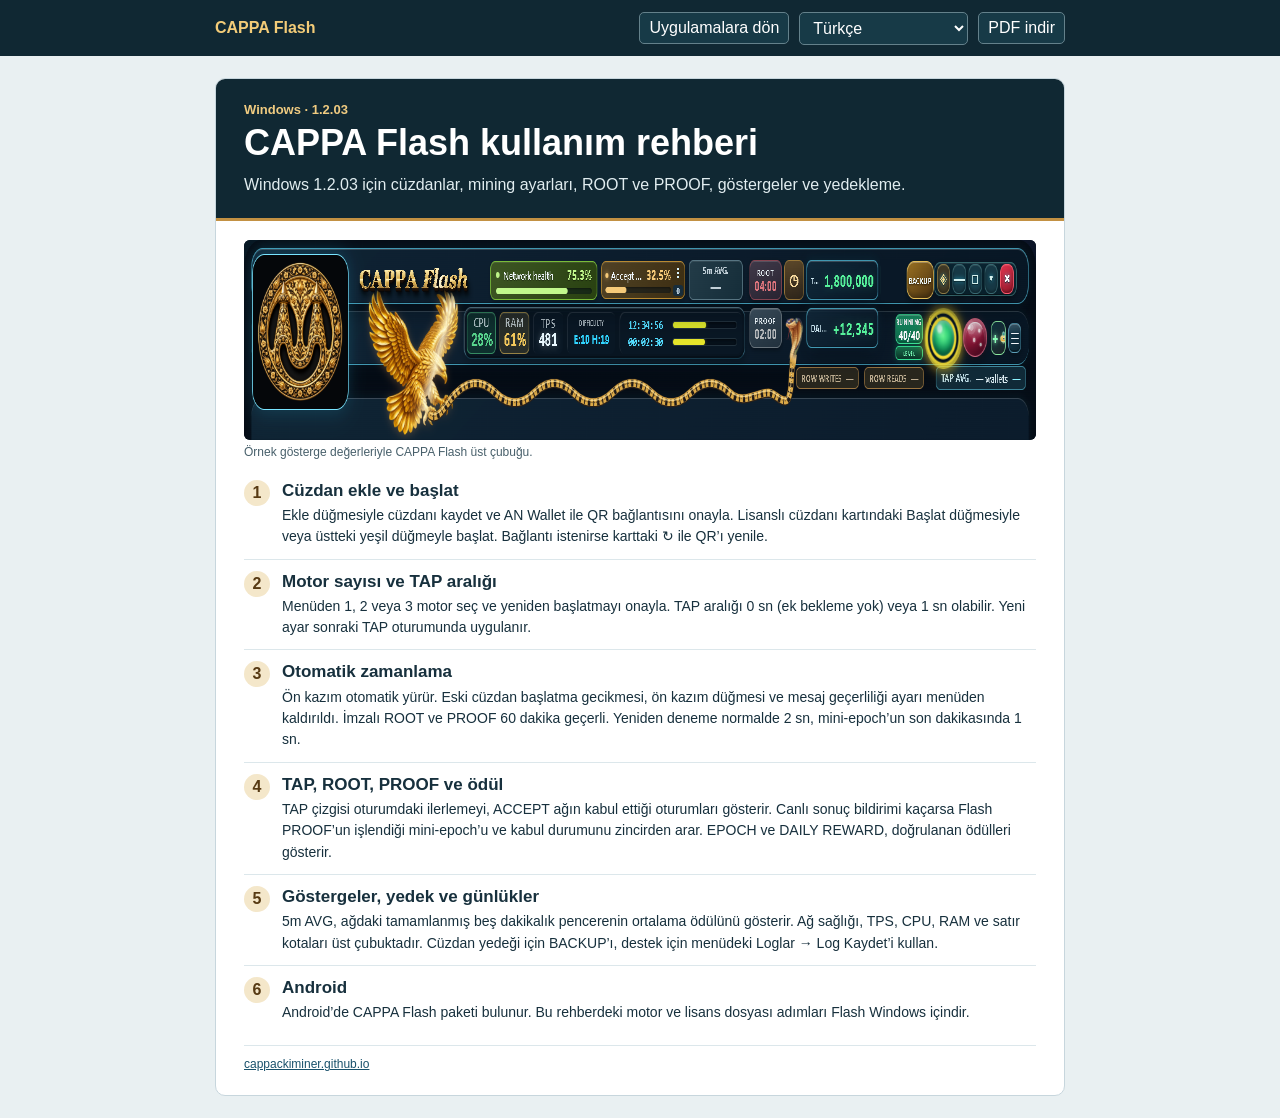
==== commit bb99c101: "Remove retired Eagle Android download" ====
--- a/help/flash/index.html
+++ b/help/flash/index.html
@@ -49,37 +49,37 @@
 <li id="tr-step-3"><bdi class="index">3</bdi><div><h2>Otomatik zamanlama</h2><p>Ön kazım otomatik yürür. Eski cüzdan başlatma gecikmesi, ön kazım düğmesi ve mesaj geçerliliği ayarı menüden kaldırıldı. İmzalı ROOT ve PROOF 60 dakika geçerli. Yeniden deneme normalde 2 sn, mini-epoch’un son dakikasında 1 sn.</p></div></li>
 <li id="tr-step-4"><bdi class="index">4</bdi><div><h2>TAP, ROOT, PROOF ve ödül</h2><p>TAP çizgisi oturumdaki ilerlemeyi, ACCEPT ağın kabul ettiği oturumları gösterir. Canlı sonuç bildirimi kaçarsa Flash PROOF’un işlendiği mini-epoch’u ve kabul durumunu zincirden arar. EPOCH ve DAILY REWARD, doğrulanan ödülleri gösterir.</p></div></li>
 <li id="tr-step-5"><bdi class="index">5</bdi><div><h2>Göstergeler, yedek ve günlükler</h2><p>5m AVG, ağdaki tamamlanmış beş dakikalık pencerenin ortalama ödülünü gösterir. Ağ sağlığı, TPS, CPU, RAM ve satır kotaları üst çubuktadır. Cüzdan yedeği için BACKUP’ı, destek için menüdeki Loglar → Log Kaydet’i kullan.</p></div></li>
-<li id="tr-step-6"><bdi class="index">6</bdi><div><h2>Android</h2><p>Android’de CAPPA Flash ve CAPPA Eagle paketleri bulunur. Bu rehberdeki motor ve lisans dosyası adımları Flash Windows içindir.</p></div></li></ol><footer><a href="https://cappackiminer.github.io/" dir="ltr">cappackiminer.github.io</a></footer></div></article>
+<li id="tr-step-6"><bdi class="index">6</bdi><div><h2>Android</h2><p>Android’de CAPPA Flash paketi bulunur. Bu rehberdeki motor ve lisans dosyası adımları Flash Windows içindir.</p></div></li></ol><footer><a href="https://cappackiminer.github.io/" dir="ltr">cappackiminer.github.io</a></footer></div></article>
 <article lang="en" dir="ltr" id="guide-en" hidden><header><div class="version" dir="ltr">Windows · 1.2.03</div><h1>CAPPA Flash user guide</h1><p>Wallet setup, mining settings, ROOT and PROOF, dashboard indicators, and backup for Windows 1.2.03.</p></header><div><figure><picture class="flash-preview-frame"><img class="flash-preview-image" width="1280" height="200" src="../../assets/flash-preview-v1200.png" alt="CAPPA Flash toolbar with sample indicator values."></picture><figcaption>CAPPA Flash toolbar with sample indicator values.</figcaption></figure><ol><li id="en-step-1"><bdi class="index">1</bdi><div><h2>Add a wallet and start mining</h2><p>Use Add to save a wallet, then approve the QR connection in AN Wallet. Start a licensed wallet from its card or use the green button to start eligible wallets. If a card asks you to reconnect, use its ↻ button to get a new QR.</p></div></li>
 <li id="en-step-2"><bdi class="index">2</bdi><div><h2>Engine count and TAP interval</h2><p>Select 1, 2, or 3 engines in the menu and confirm the restart. Choose a TAP interval of 0 s (no added wait) or 1 s. This applies to the next TAP session.</p></div></li>
 <li id="en-step-3"><bdi class="index">3</bdi><div><h2>Automatic timing</h2><p>Premine runs automatically. The old wallet start delay, Premine toggle, and signed-message lifetime control have been removed. Signed ROOT and PROOF messages are valid for 60 minutes. They retry every 2 s in general and every 1 s in the last minute of the mini-epoch.</p></div></li>
 <li id="en-step-4"><bdi class="index">4</bdi><div><h2>TAP, ROOT, PROOF, and rewards</h2><p>The TAP bar shows session progress. ACCEPT shows sessions accepted by the network. If the live result is missed, Flash looks up the PROOF result and the mini-epoch in which it was processed on-chain. EPOCH and DAILY REWARD show verified rewards.</p></div></li>
 <li id="en-step-5"><bdi class="index">5</bdi><div><h2>Dashboard, backup, and logs</h2><p>5m AVG shows the network’s average reward for a completed five-minute window. The toolbar shows network health, TPS, CPU, RAM, and row quotas. Use BACKUP to save wallets and Logs → Save log to share diagnostics with support.</p></div></li>
-<li id="en-step-6"><bdi class="index">6</bdi><div><h2>Android</h2><p>CAPPA Flash and CAPPA Eagle are available on Android. The engine and license-file steps in this guide apply to Flash for Windows.</p></div></li></ol><footer><a href="https://cappackiminer.github.io/" dir="ltr">cappackiminer.github.io</a></footer></div></article>
+<li id="en-step-6"><bdi class="index">6</bdi><div><h2>Android</h2><p>CAPPA Flash is available on Android. The engine and license-file steps in this guide apply to Flash for Windows.</p></div></li></ol><footer><a href="https://cappackiminer.github.io/" dir="ltr">cappackiminer.github.io</a></footer></div></article>
 <article lang="ru" dir="ltr" id="guide-ru" hidden><header><div class="version" dir="ltr">Windows · 1.2.03</div><h1>Руководство пользователя CAPPA Flash</h1><p>Кошельки, настройки майнинга, ROOT и PROOF, индикаторы и резервное копирование в Windows 1.2.03.</p></header><div><figure><picture class="flash-preview-frame"><img class="flash-preview-image" width="1280" height="200" src="../../assets/flash-preview-v1200.png" alt="Панель CAPPA Flash с демонстрационными показателями."></picture><figcaption>Панель CAPPA Flash с демонстрационными показателями.</figcaption></figure><ol><li id="ru-step-1"><bdi class="index">1</bdi><div><h2>Добавьте кошелёк и запустите майнинг</h2><p>Сохраните кошелёк кнопкой добавления и подтвердите QR-подключение в AN Wallet. Запустите лицензированный кошелёк из его карточки или используйте зелёную кнопку для доступных кошельков. Кнопка ↻ создаёт новый QR для подключения.</p></div></li>
 <li id="ru-step-2"><bdi class="index">2</bdi><div><h2>Движки и интервал TAP</h2><p>Выберите в меню 1, 2 или 3 движка и подтвердите перезапуск. Интервал TAP 0 с убирает дополнительную паузу, также доступна 1 с. Настройка действует со следующего сеанса.</p></div></li>
 <li id="ru-step-3"><bdi class="index">3</bdi><div><h2>Автоматическое расписание</h2><p>Предварительный расчёт выполняется автоматически. Задержка запуска кошельков, выключатель предварительного расчёта и настройка срока сообщения удалены. Подписанные ROOT и PROOF действуют 60 минут. Интервал повторов составляет 2 с и сокращается до 1 с в последнюю минуту мини-эпохи.</p></div></li>
 <li id="ru-step-4"><bdi class="index">4</bdi><div><h2>TAP, ROOT, PROOF и награды</h2><p>Полоса TAP показывает ход сеанса, ACCEPT отражает принятые сетью сеансы. При пропуске уведомления Flash ищет в цепочке результат PROOF и мини-эпоху его обработки. EPOCH и DAILY REWARD показывают подтверждённые награды.</p></div></li>
 <li id="ru-step-5"><bdi class="index">5</bdi><div><h2>Показатели, резервная копия и журналы</h2><p>5m AVG показывает среднюю награду сети за завершённый пятиминутный период. На панели есть состояние сети, TPS, загрузка CPU и RAM, лимиты строк. Сохраните кошельки через BACKUP. Для поддержки сохраните журнал из меню.</p></div></li>
-<li id="ru-step-6"><bdi class="index">6</bdi><div><h2>Android</h2><p>Для Android доступны CAPPA Flash и CAPPA Eagle. Настройки движков и импорт файла описаны для Flash на Windows.</p></div></li></ol><footer><a href="https://cappackiminer.github.io/" dir="ltr">cappackiminer.github.io</a></footer></div></article>
+<li id="ru-step-6"><bdi class="index">6</bdi><div><h2>Android</h2><p>Для Android доступен CAPPA Flash. Настройки движков и импорт файла описаны для Flash на Windows.</p></div></li></ol><footer><a href="https://cappackiminer.github.io/" dir="ltr">cappackiminer.github.io</a></footer></div></article>
 <article lang="ar" dir="rtl" id="guide-ar" hidden><header><div class="version" dir="ltr">Windows · 1.2.03</div><h1>دليل استخدام CAPPA Flash</h1><p>إعداد المحافظ والتعدين وROOT وPROOF والمؤشرات والنسخ الاحتياطي على Windows 1.2.03.</p></header><div><figure><picture class="flash-preview-frame"><img class="flash-preview-image" width="1280" height="200" src="../../assets/flash-preview-v1200.png" alt="شريط CAPPA Flash مع قيم توضيحية للمؤشرات."></picture><figcaption>شريط CAPPA Flash مع قيم توضيحية للمؤشرات.</figcaption></figure><ol><li id="ar-step-1"><bdi class="index">1</bdi><div><h2>أضف محفظة وابدأ التعدين</h2><p>احفظ المحفظة بزر الإضافة، ثم وافق على اتصال QR في AN Wallet. شغّل المحفظة المرخصة من بطاقتها، أو شغّل المحافظ المؤهلة بالزر الأخضر. استخدم ↻ لإنشاء رمز QR جديد عند طلب إعادة الاتصال.</p></div></li>
 <li id="ar-step-2"><bdi class="index">2</bdi><div><h2>المحركات والفاصل بين عمليات TAP</h2><p>اختر 1 أو 2 أو 3 محركات من القائمة وأكّد إعادة التشغيل. اختر 0 ثانية دون انتظار إضافي أو ثانية واحدة بين عمليات TAP. يطبّق الإعداد في الجلسة التالية.</p></div></li>
 <li id="ar-step-3"><bdi class="index">3</bdi><div><h2>التوقيت التلقائي</h2><p>يعمل الحساب المسبق تلقائيًا. أزيل تأخير بدء المحافظ وزر الحساب المسبق وإعداد صلاحية الرسالة. صلاحية رسائل ROOT وPROOF الموقّعة 60 دقيقة. تتكرر المحاولة كل ثانيتين وعند الدقيقة الأخيرة من الحقبة المصغرة كل ثانية.</p></div></li>
 <li id="ar-step-4"><bdi class="index">4</bdi><div><h2>TAP وROOT وPROOF والمكافآت</h2><p>يعرض شريط TAP تقدم الجلسة ويعرض ACCEPT الجلسات المقبولة في الشبكة. عند فقد إشعار النتيجة المباشر يبحث Flash في السلسلة عن نتيجة PROOF والحقبة المصغرة التي عولج فيها. يعرض EPOCH وDAILY REWARD المكافآت المؤكدة.</p></div></li>
 <li id="ar-step-5"><bdi class="index">5</bdi><div><h2>المؤشرات والنسخ الاحتياطي والسجلات</h2><p>يعرض 5m AVG متوسط مكافأة الشبكة لفترة مكتملة من خمس دقائق. يتضمن الشريط صحة الشبكة وTPS وحمل CPU وRAM وحصص الصفوف. احفظ المحافظ عبر BACKUP واحفظ السجل من القائمة عند طلب الدعم.</p></div></li>
-<li id="ar-step-6"><bdi class="index">6</bdi><div><h2>Android</h2><p>يتوفر CAPPA Flash وCAPPA Eagle على Android. خطوات المحركات وملف الترخيص هنا تخص Flash على Windows.</p></div></li></ol><footer><a href="https://cappackiminer.github.io/" dir="ltr">cappackiminer.github.io</a></footer></div></article>
+<li id="ar-step-6"><bdi class="index">6</bdi><div><h2>Android</h2><p>يتوفر CAPPA Flash على Android. خطوات المحركات وملف الترخيص هنا تخص Flash على Windows.</p></div></li></ol><footer><a href="https://cappackiminer.github.io/" dir="ltr">cappackiminer.github.io</a></footer></div></article>
 <article lang="zh" dir="ltr" id="guide-zh" hidden><header><div class="version" dir="ltr">Windows · 1.2.03</div><h1>CAPPA Flash 用户指南</h1><p>Windows 1.2.03 的钱包、挖矿设置、ROOT、PROOF、状态指标与备份指南。</p></header><div><figure><picture class="flash-preview-frame"><img class="flash-preview-image" width="1280" height="200" src="../../assets/flash-preview-v1200.png" alt="CAPPA Flash 工具栏，图中数值为示例。"></picture><figcaption>CAPPA Flash 工具栏，图中数值为示例。</figcaption></figure><ol><li id="zh-step-1"><bdi class="index">1</bdi><div><h2>添加钱包并开始挖矿</h2><p>使用添加按钮保存钱包，在 AN Wallet 中确认二维码连接。点击钱包卡片的开始按钮启动已授权钱包，或使用绿色按钮启动符合条件的钱包。需要重新连接时点击 ↻ 获取新二维码。</p></div></li>
 <li id="zh-step-2"><bdi class="index">2</bdi><div><h2>引擎和 TAP 间隔</h2><p>在菜单中选择 1、2 或 3 个引擎，然后确认重启。TAP 间隔可设为 0 秒（无额外等待）或 1 秒，下次 TAP 会话生效。</p></div></li>
 <li id="zh-step-3"><bdi class="index">3</bdi><div><h2>自动计时</h2><p>预挖自动运行。旧版钱包启动延迟、预挖开关和签名消息有效期设置已移除。签名后的 ROOT 和 PROOF 有效期为 60 分钟，通常每 2 秒重试一次，迷你纪元最后一分钟改为每秒一次。</p></div></li>
 <li id="zh-step-4"><bdi class="index">4</bdi><div><h2>TAP、ROOT、PROOF 和奖励</h2><p>TAP 进度条显示会话进度，ACCEPT 显示网络已接受的会话。实时结果通知丢失时，Flash 会在链上查询 PROOF 是否被接受及其处理所在的迷你纪元。EPOCH 和 DAILY REWARD 显示已验证的奖励。</p></div></li>
 <li id="zh-step-5"><bdi class="index">5</bdi><div><h2>仪表、备份和日志</h2><p>5m AVG 显示网络已结束的五分钟窗口的平均奖励。工具栏显示网络健康、TPS、CPU、RAM 和行配额。使用 BACKUP 保存钱包，需要支持时可从菜单保存诊断日志。</p></div></li>
-<li id="zh-step-6"><bdi class="index">6</bdi><div><h2>Android</h2><p>Android 提供 CAPPA Flash 和 CAPPA Eagle。本指南的引擎和许可文件步骤适用于 Windows 版 Flash。</p></div></li></ol><footer><a href="https://cappackiminer.github.io/" dir="ltr">cappackiminer.github.io</a></footer></div></article>
+<li id="zh-step-6"><bdi class="index">6</bdi><div><h2>Android</h2><p>Android 提供 CAPPA Flash。本指南的引擎和许可文件步骤适用于 Windows 版 Flash。</p></div></li></ol><footer><a href="https://cappackiminer.github.io/" dir="ltr">cappackiminer.github.io</a></footer></div></article>
 <article lang="id" dir="ltr" id="guide-id" hidden><header><div class="version" dir="ltr">Windows · 1.2.03</div><h1>Panduan pengguna CAPPA Flash</h1><p>Dompet, pengaturan mining, ROOT dan PROOF, indikator, serta pencadangan untuk Windows 1.2.03.</p></header><div><figure><picture class="flash-preview-frame"><img class="flash-preview-image" width="1280" height="200" src="../../assets/flash-preview-v1200.png" alt="Bilah CAPPA Flash dengan contoh nilai indikator."></picture><figcaption>Bilah CAPPA Flash dengan contoh nilai indikator.</figcaption></figure><ol><li id="id-step-1"><bdi class="index">1</bdi><div><h2>Tambahkan dompet dan mulai mining</h2><p>Simpan dompet dengan tombol tambah, lalu setujui koneksi QR di AN Wallet. Jalankan dompet berlisensi dari kartunya atau gunakan tombol hijau untuk dompet yang memenuhi syarat. Gunakan ↻ untuk QR baru jika diminta menyambungkan ulang.</p></div></li>
 <li id="id-step-2"><bdi class="index">2</bdi><div><h2>Jumlah mesin dan interval TAP</h2><p>Pilih 1, 2, atau 3 mesin dari menu dan konfirmasikan mulai ulang. Interval TAP 0 detik berarti tanpa jeda tambahan, dan tersedia pilihan 1 detik. Pengaturan berlaku pada sesi TAP berikutnya.</p></div></li>
 <li id="id-step-3"><bdi class="index">3</bdi><div><h2>Waktu otomatis</h2><p>Premine berjalan otomatis. Jeda awal dompet, sakelar Premine, dan pengaturan masa berlaku pesan telah dihapus. Pesan ROOT dan PROOF bertanda tangan berlaku 60 menit. Percobaan ulang biasanya setiap 2 detik dan setiap 1 detik pada menit terakhir mini-epoch.</p></div></li>
 <li id="id-step-4"><bdi class="index">4</bdi><div><h2>TAP, ROOT, PROOF, dan hadiah</h2><p>Bilah TAP menunjukkan kemajuan sesi. ACCEPT menunjukkan sesi yang diterima jaringan. Jika pemberitahuan langsung terlewat, Flash mencari hasil PROOF dan mini-epoch pemrosesannya di rantai. EPOCH dan DAILY REWARD menunjukkan hadiah yang sudah diverifikasi.</p></div></li>
 <li id="id-step-5"><bdi class="index">5</bdi><div><h2>Indikator, cadangan, dan log</h2><p>5m AVG menunjukkan rata-rata hadiah jaringan untuk jendela lima menit yang telah selesai. Bilah status menampilkan kesehatan jaringan, TPS, CPU, RAM, dan kuota baris. Simpan cadangan dompet lewat BACKUP dan simpan log dari menu untuk dukungan.</p></div></li>
-<li id="id-step-6"><bdi class="index">6</bdi><div><h2>Android</h2><p>CAPPA Flash dan CAPPA Eagle tersedia di Android. Langkah mesin dan berkas lisensi di panduan ini berlaku untuk Flash Windows.</p></div></li></ol><footer><a href="https://cappackiminer.github.io/" dir="ltr">cappackiminer.github.io</a></footer></div></article></main><script>
+<li id="id-step-6"><bdi class="index">6</bdi><div><h2>Android</h2><p>CAPPA Flash tersedia di Android. Langkah mesin dan berkas lisensi di panduan ini berlaku untuk Flash Windows.</p></div></li></ol><footer><a href="https://cappackiminer.github.io/" dir="ltr">cappackiminer.github.io</a></footer></div></article></main><script>
 const options={"tr":{"file":"CAPPA-Flash-User-Guide-TR.pdf?v=20261121","back":"Uygulamalara dön","download":"PDF indir"},"en":{"file":"CAPPA-Flash-User-Guide-EN.pdf?v=20261121","back":"Back to apps","download":"Download PDF"},"ru":{"file":"CAPPA-Flash-User-Guide-RU.pdf?v=20261121","back":"К приложениям","download":"Скачать PDF"},"ar":{"file":"CAPPA-Flash-User-Guide-AR.pdf?v=20261121","back":"العودة إلى التطبيقات","download":"تنزيل PDF"},"zh":{"file":"CAPPA-Flash-User-Guide-ZH.pdf?v=20261121","back":"返回应用","download":"下载 PDF"},"id":{"file":"CAPPA-Flash-User-Guide-ID.pdf?v=20261121","back":"Kembali ke aplikasi","download":"Unduh PDF"}};
 
     const picker = document.getElementById("language");
